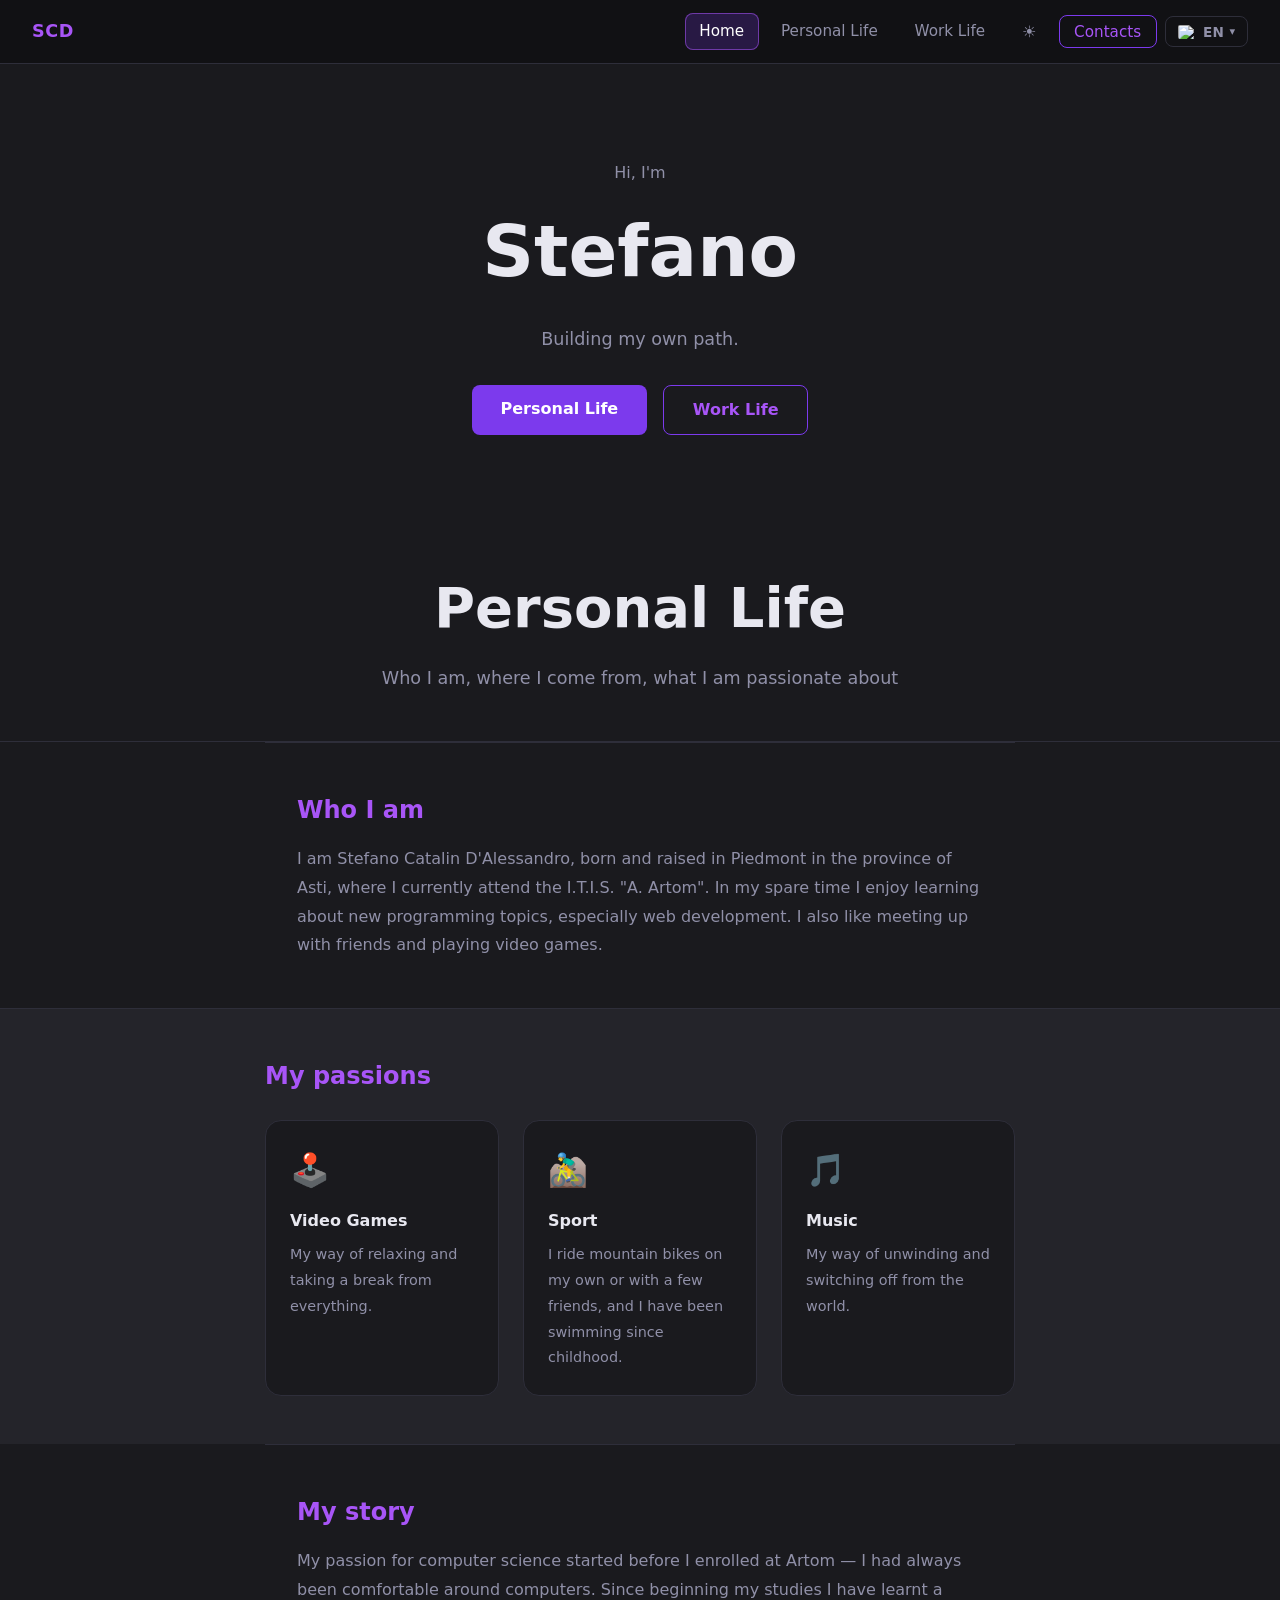
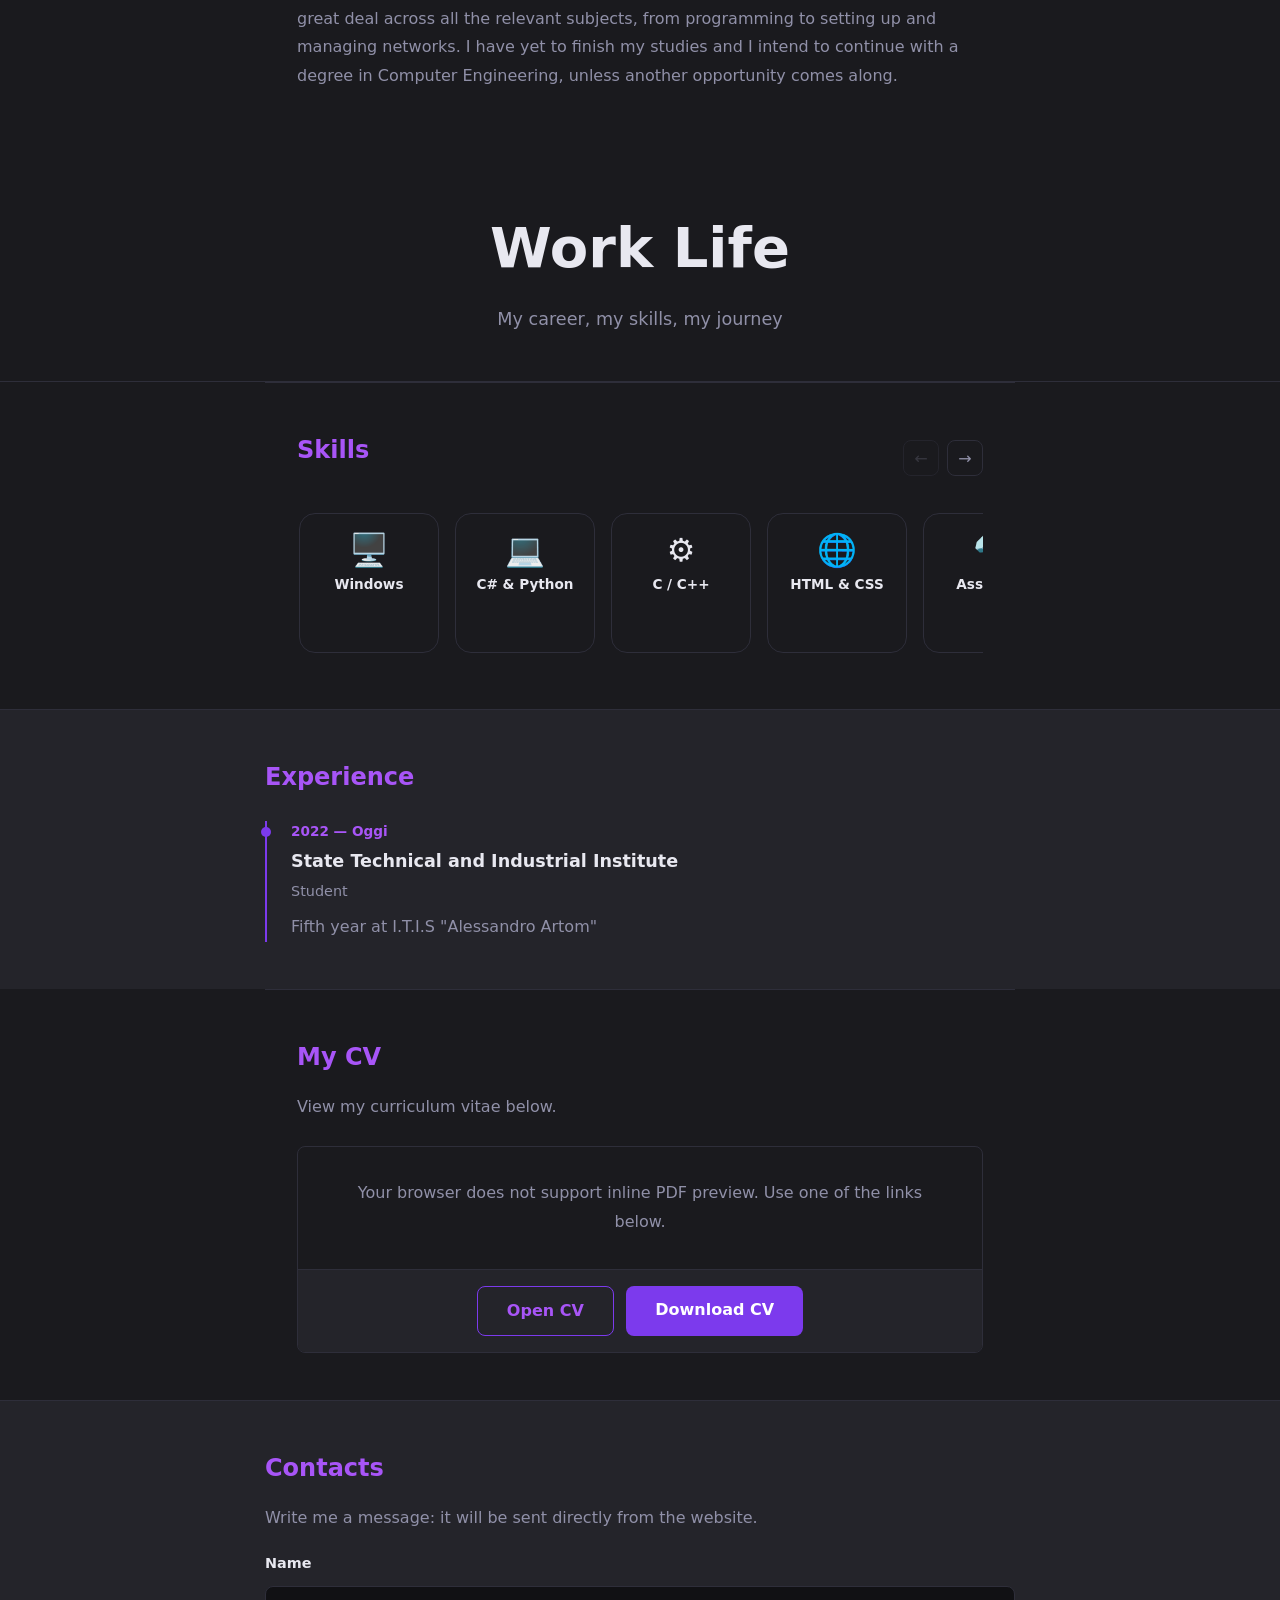
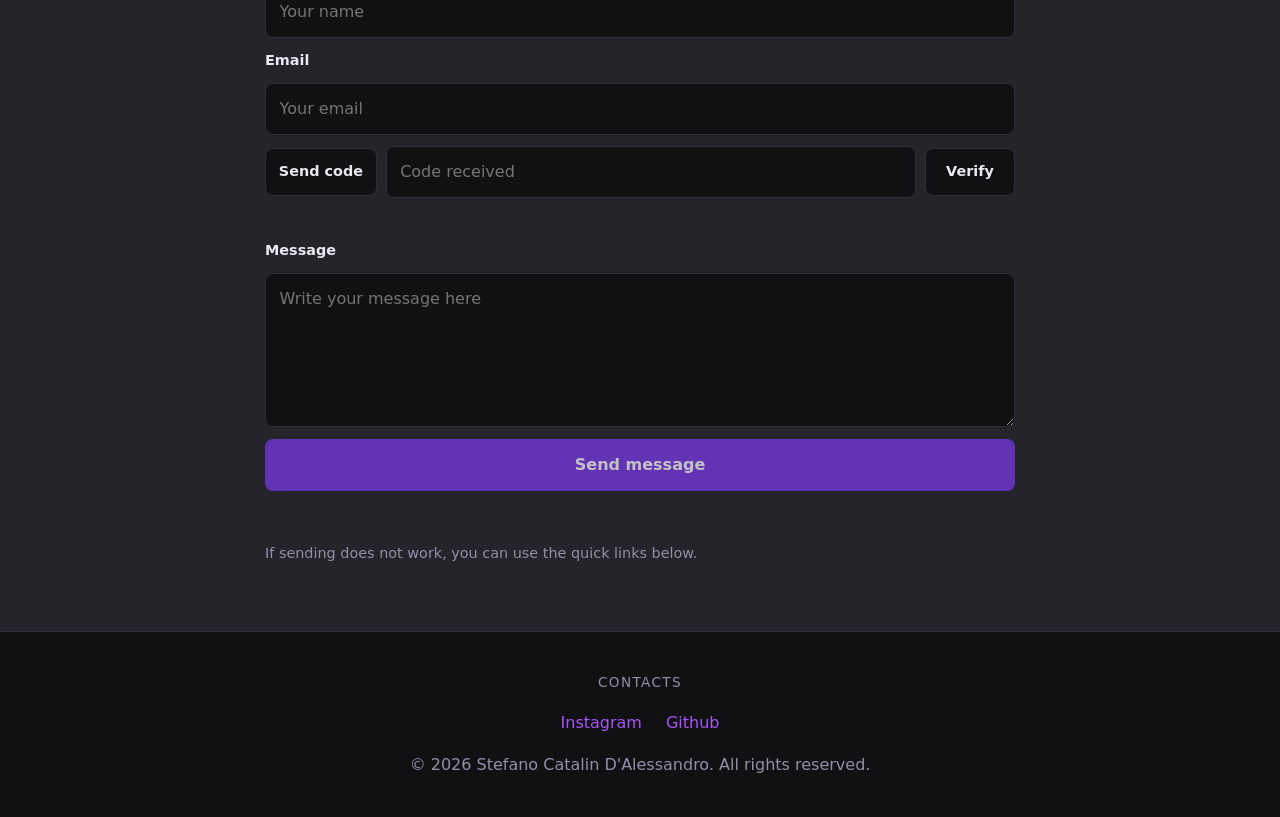
==== index.html @ 82e1f5e5 "update titles to include full name: Stefano Catalin D'Alessandro" ====
<!DOCTYPE html>
<html lang="en">
<head>
  <meta charset="UTF-8" />
  <meta name="viewport" content="width=device-width, initial-scale=1.0" />
  <title>Stefano Catalin D'Alessandro | Sito personale</title>
  <meta name="description" content="Sito personale di Stefano Catalin D'Alessandro: vita personale, percorso informatico, competenze e curriculum vitae." />
  <meta name="author" content="Stefano Catalin D'Alessandro" />
  <meta name="robots" content="index, follow" />
  <meta property="og:type" content="website" />
  <meta property="og:site_name" content="Stefano D'Alessandro" />
  <meta property="og:title" content="Stefano D'Alessandro | Sito personale e curriculum" />
  <meta property="og:description" content="Scopri chi sono, le mie passioni, il mio percorso informatico e il mio curriculum vitae." />
  <meta property="og:image" content="assets/images/og-preview.svg" />
  <meta property="og:locale" content="it_IT" />
  <meta name="twitter:card" content="summary_large_image" />
  <meta name="twitter:title" content="Stefano D'Alessandro | Sito personale e curriculum" />
  <meta name="twitter:description" content="Vita personale, percorso informatico, competenze e curriculum vitae." />
  <meta name="twitter:image" content="assets/images/og-preview.svg" />
  <script>
    document.documentElement.dataset.theme =
      localStorage.getItem('theme') === 'light' ? 'light' : 'dark';
  </script>
  <link rel="icon" href="assets/favicon.svg" type="image/svg+xml" />
  <link rel="stylesheet" href="css/style.css" />
</head>

<body class="page-home">

  <!-- ── HERO ── -->
  <section class="hero" id="home-section">
    <p class="hero-sub" data-i18n="home.greeting"></p>
    <h1 class="hero-name" data-i18n="home.name"></h1>
    <p class="hero-role" data-i18n="home.role"></p>
    <div class="hero-actions">
      <a href="#personal-section" class="btn-primary" data-i18n="home.btn_personal"></a>
      <a href="#work-section" class="btn-secondary" data-i18n="home.btn_work"></a>
    </div>
  </section>

  <!-- ── ANTEPRIMA PERSONALE ── -->
  <section
    class="page-fragment"
    id="personal-section" 
    data-fragment-url="vita-personale.html"
    data-fragment-source="personal-section-source">
  </section>

  <!-- ── ANTEPRIMA LAVORATIVA ── -->
  <section
    class="page-fragment"
    id="work-section"
    data-fragment-url="vita-lavorativa.html"
    data-fragment-source="work-section-source">
  </section>

  <!-- ── FOOTER CONTATTI ── -->
  <footer class="footer" id="contatti">
    <p class="footer-label" data-i18n="footer.title"></p>
    <div class="footer-links">
      <a href="https://www.instagram.com/ste_catalin_/" target="_blank" rel="noopener noreferrer" data-i18n="footer.instagram"></a>
      <a href="https://github.com/StefaDale" target="_blank" rel="noopener noreferrer" data-i18n="footer.github"></a>
    </div>
    <p class="footer-copy" data-i18n="footer.copyright"></p>
  </footer>

  <!-- ── MODAL CONTATTI ── -->
  <div class="modal-overlay" id="modal-contatti" aria-hidden="true">
    <div class="modal-box" role="dialog" aria-modal="true" aria-labelledby="modal-title" aria-describedby="modal-intro" tabindex="-1">
      <button class="modal-close" id="btn-close-modal" type="button" data-i18n-aria-label="modal.close">✕</button>
      <h2 id="modal-title" data-i18n="modal.title"></h2>
      <p class="modal-intro" id="modal-intro" data-i18n="modal.intro"></p>
      <form class="contact-form" id="contact-form">
        <label for="contact-name" data-i18n="modal.name_label"></label>
        <input id="contact-name" name="name" type="text" autocomplete="name" data-i18n-placeholder="modal.name_placeholder" required>

        <label for="contact-email" data-i18n="modal.email_label"></label>
        <input id="contact-email" name="email" type="email" autocomplete="email" data-i18n-placeholder="modal.email_placeholder" required>
        <div class="email-verification">
          <button class="email-verify-send" id="email-verify-send" type="button" data-i18n="modal.verify_send"></button>
          <label class="sr-only" for="email-code" data-i18n="modal.code_label"></label>
          <input id="email-code" name="email_code" type="text" inputmode="numeric" autocomplete="one-time-code" data-i18n-placeholder="modal.code_placeholder" aria-describedby="email-verification-status">
          <button class="email-verify-check" id="email-verify-check" type="button" data-i18n="modal.verify_check"></button>
        </div>
        <p class="email-verification-status" id="email-verification-status" role="status" aria-live="polite"></p>

        <label for="contact-message" data-i18n="modal.message_label"></label>
        <textarea id="contact-message" name="message" rows="5" data-i18n-placeholder="modal.message_placeholder" required></textarea>

        <button class="contact-submit" type="submit" data-i18n="modal.submit"></button>
      </form>
      <p class="contact-form-status" id="contact-form-status" role="status" aria-live="polite"></p>
      <p class="contact-form-hint" data-i18n="modal.mail_hint"></p>
      <ul class="modal-list">
        <li>📸 <a href="https://www.instagram.com/ste_catalin_/" target="_blank" rel="noopener noreferrer" data-i18n="footer.instagram"></a></li>
        <li>💻 <a href="https://github.com/StefaDale" target="_blank" rel="noopener noreferrer" data-i18n="footer.github"></a></li>
      </ul>
    </div>
  </div>

  <script src="https://cdn.jsdelivr.net/npm/@emailjs/browser@4/dist/email.min.js"></script>
  <script src="js/i18n.js"></script>
  <script src="js/main.js"></script>
</body>
</html>
---- css/style.css ----
/* ── VARIABILI GLOBALI ── */
:root {
  --bg:        #1a1a1e;      /* sfondo principale */
  --bg-card:   #24242a;      /* sfondo card/sezioni */
  --bg-nav:    #111114;      /* sfondo navbar */
  --accent:    #7c3aed;      /* viola accent */
  --accent-hl: #a855f7;      /* viola più chiaro per hover */
  --text:      #e8e8f0;      /* testo principale */
  --text-muted:#9090a8;      /* testo secondario */
  --border:    #2e2e3a;      /* bordi sottili */
  --radius:    8px;
  --transition:0.25s ease;
}

:root[data-theme="light"] {
  --bg:        #f6f4fb;
  --bg-card:   #ffffff;
  --bg-nav:    #f7ebed;
  --accent:    #6d28d9;
  --accent-hl: #7c3aed;
  --text:      #201a2e;
  --text-muted:#625a78;
  --border:    #d8d2e8;
}

/* ── RESET BASE ── */
*, *::before, *::after {
  box-sizing: border-box;
  margin: 0;
  padding: 0;
}

html {
  scroll-behavior: smooth;
}

.page-fragment,
#home-section,
#contatti {
  scroll-margin-top: 72px;
}

body {
  background-color: var(--bg);
  color: var(--text);
  font-family: 'Segoe UI', system-ui, sans-serif;
  font-size: 16px;
  line-height: 1.6;
  min-height: 100vh;
}

a {
  color: var(--accent-hl);
  text-decoration: none;
  transition: color var(--transition);
}

a:hover {
  color: var(--accent);
}

img {
  max-width: 100%;
  display: block;
}

.sr-only {
  position: absolute;
  width: 1px;
  height: 1px;
  padding: 0;
  margin: -1px;
  overflow: hidden;
  clip: rect(0, 0, 0, 0);
  white-space: nowrap;
  border: 0;
}

/* ── REVEAL ANIMATIONS ── */
.reveal {
  opacity: 0;
  transform: translateY(28px);
  transition:
    opacity 0.8s cubic-bezier(0.22, 1, 0.36, 1),
    transform 0.8s cubic-bezier(0.22, 1, 0.36, 1);
  transition-delay: var(--reveal-delay, 0ms);
  will-change: opacity, transform;
}

.reveal.is-visible {
  opacity: 1;
  transform: translateY(0);
}

@media (prefers-reduced-motion: reduce) {
  html {
    scroll-behavior: auto;
  }

  .reveal {
    opacity: 1;
    transform: none;
    transition: none;
    transition-delay: 0ms;
    will-change: auto;
  }
}

/* ── NAVBAR ── */
.navbar {
  position: sticky;
  top: 0;
  z-index: 100;
  background-color: var(--bg-nav);
  border-bottom: 1px solid var(--border);
  display: flex;
  align-items: center;
  justify-content: space-between;
  padding: 0 2rem;
  height: 64px;
}

.nav-brand {
  font-size: 1.1rem;
  font-weight: 700;
  color: var(--accent-hl);
  letter-spacing: 0.03em;
}

.nav-links {
  display: flex;
  align-items: center;
  gap: 0.5rem;
}

.nav-btn {
  background: none;
  border: none;
  color: var(--text-muted);
  font-size: 0.95rem;
  padding: 0.4rem 0.9rem;
  border-radius: var(--radius);
  cursor: pointer;
  transition: color var(--transition), background var(--transition);
  font-family: inherit;
}

.nav-btn:hover {
  color: var(--text);
  background-color: var(--bg-card);
}

.nav-btn.active {
  color: #fff;
  background-color: rgba(124, 58, 237, 0.22);
  box-shadow: inset 0 0 0 1px rgba(168, 85, 247, 0.55);
}

.nav-btn.accent {
  color: var(--accent-hl);
  border: 1px solid var(--accent);
}

.nav-btn.accent:hover {
  background-color: var(--accent);
  color: #fff;
}

.theme-toggle {
  min-width: 42px;
  display: inline-flex;
  align-items: center;
  justify-content: center;
  font-size: 1rem;
}

.lang-btn {
  font-weight: 700;
  font-size: 0.85rem;
  color: var(--text-muted);
  border: 1px solid var(--border) !important;
}

/* ── HERO ── */
.hero {
  text-align: center;
  padding: 6rem 2rem 4rem;
}

.hero-sub {
  color: var(--text-muted);
  font-size: 1rem;
  margin-bottom: 0.5rem;
}

.hero-name {
  font-size: clamp(2.5rem, 6vw, 4.5rem);
  font-weight: 800;
  color: var(--text);
  margin-bottom: 1rem;
}

.hero-role {
  color: var(--text-muted);
  font-size: 1.1rem;
  max-width: 500px;
  margin: 0 auto 2rem;
}

.hero-actions {
  display: flex;
  gap: 1rem;
  justify-content: center;
  flex-wrap: wrap;
}

.btn-primary {
  background-color: var(--accent);
  color: #fff;
  padding: 0.7rem 1.8rem;
  border-radius: var(--radius);
  font-weight: 600;
  transition: background var(--transition);
}

.btn-primary:hover {
  background-color: var(--accent-hl);
  color: #fff;
}

.btn-secondary {
  border: 1px solid var(--accent);
  color: var(--accent-hl);
  padding: 0.7rem 1.8rem;
  border-radius: var(--radius);
  font-weight: 600;
  transition: background var(--transition), color var(--transition);
}

.btn-secondary:hover {
  background-color: var(--accent);
  color: #fff;
}

/* ── SEZIONI ANTEPRIMA ── */
.preview-section {
  max-width: 700px;
  margin: 0 auto;
  padding: 3rem 2rem;
  border-top: 1px solid var(--border);
}

.preview-section.alt {
  background-color: var(--bg-card);
  max-width: 100%;
  padding: 3rem calc(50% - 350px);
}

.preview-section h2 {
  font-size: 1.6rem;
  margin-bottom: 1rem;
  color: var(--text);
}

.preview-section p {
  color: var(--text-muted);
  margin-bottom: 1rem;
}

.link-more {
  color: var(--accent-hl);
  font-weight: 600;
}

/* ── FOOTER ── */
.footer {
  background-color: var(--bg-nav);
  border-top: 1px solid var(--border);
  text-align: center;
  padding: 2.5rem 2rem;
}

.footer-label {
  font-size: 0.85rem;
  text-transform: uppercase;
  letter-spacing: 0.1em;
  color: var(--text-muted);
  margin-bottom: 1rem;
}

.footer-links {
  display: flex;
  justify-content: center;
  gap: 1.5rem;
  flex-wrap: wrap;
  margin-bottom: 1rem;
}

.footer-copy {
  font-size: 1rem;
  color: var(--text-muted);
}

/* ── MODAL ── */
.modal-overlay {
  display: none;
  position: fixed;
  inset: 0;
  background: rgba(0,0,0,0.7);
  z-index: 200;
  align-items: center;
  justify-content: center;
}

.modal-overlay.open {
  display: flex;
}

.modal-box {
  background: var(--bg-card);
  border: 1px solid var(--border);
  border-radius: calc(var(--radius) * 2);
  padding: 2.5rem;
  min-width: 320px;
  max-width: 520px;
  max-height: calc(100vh - 2rem);
  overflow-y: auto;
  position: relative;
}

.modal-box h2 {
  margin-bottom: 1.5rem;
  color: var(--accent-hl);
}

.modal-close {
  position: absolute;
  top: 1rem;
  right: 1rem;
  background: none;
  border: none;
  color: var(--text-muted);
  font-size: 1.2rem;
  cursor: pointer;
  transition: color var(--transition);
}

.modal-close:hover {
  color: var(--text);
}

.modal-list {
  list-style: none;
  display: flex;
  flex-direction: column;
  gap: 0.8rem;
}

.modal-list a {
  color: var(--text);
}

.modal-list a:hover {
  color: var(--accent-hl);
}

.modal-intro {
  color: var(--text-muted);
  line-height: 1.6;
  margin-bottom: 1.25rem;
}

.contact-form {
  display: grid;
  gap: 0.7rem;
  margin-bottom: 1rem;
}

.contact-form label {
  color: var(--text);
  font-size: 0.9rem;
  font-weight: 600;
}

.contact-form input,
.contact-form textarea {
  width: 100%;
  border: 1px solid var(--border);
  border-radius: var(--radius);
  background: var(--bg-nav);
  color: var(--text);
  font: inherit;
  padding: 0.75rem 0.85rem;
  transition: border-color var(--transition), box-shadow var(--transition);
}

.contact-form textarea {
  resize: vertical;
  min-height: 120px;
}

.contact-form input:focus,
.contact-form textarea:focus {
  outline: none;
  border-color: var(--accent);
  box-shadow: 0 0 0 3px rgba(124, 58, 237, 0.18);
}

.email-verification {
  display: grid;
  grid-template-columns: minmax(110px, auto) minmax(120px, 1fr) minmax(90px, auto);
  gap: 0.55rem;
  align-items: center;
}

.email-verify-send,
.email-verify-check {
  border: 1px solid var(--border);
  border-radius: var(--radius);
  background: var(--bg-nav);
  color: var(--text);
  cursor: pointer;
  font: inherit;
  font-size: 0.9rem;
  font-weight: 700;
  padding: 0.72rem 0.8rem;
  transition: border-color var(--transition), color var(--transition), background var(--transition);
}

.email-verify-send:hover,
.email-verify-check:hover {
  border-color: var(--accent);
  color: var(--accent-hl);
}

.email-verify-send:disabled,
.email-verify-check:disabled {
  cursor: default;
  opacity: 0.7;
}

.email-verify-send.is-loading,
.email-verify-check.is-loading,
.contact-submit.is-loading {
  cursor: default;
}

.email-verification-status {
  min-height: 1.2rem;
  color: var(--text-muted);
  font-size: 0.85rem;
  line-height: 1.45;
}

.email-verification-status.success {
  color: #34d399;
}

.email-verification-status.error {
  color: #f87171;
}

.contact-submit {
  width: 100%;
  border: none;
  border-radius: var(--radius);
  background: var(--accent);
  color: #fff;
  cursor: pointer;
  font: inherit;
  font-weight: 700;
  padding: 0.85rem 1rem;
  transition: background var(--transition), transform var(--transition);
}

.contact-submit:hover {
  background: var(--accent-hl);
  transform: translateY(-1px);
}

.contact-submit:disabled {
  cursor: default;
  opacity: 0.72;
  transform: none;
}

.contact-form-status {
  min-height: 1.35rem;
  font-size: 0.9rem;
  line-height: 1.5;
  margin-bottom: 0.75rem;
}

.contact-form-status.success {
  color: #34d399;
}

.contact-form-status.error {
  color: #f87171;
}

.contact-form-hint {
  color: var(--text-muted);
  font-size: 0.9rem;
  line-height: 1.5;
  margin-bottom: 1rem;
}

/* ── PAGE HERO ── */
.page-hero {
  text-align: center;
  padding: 4rem 2rem 3rem;
  border-bottom: 1px solid var(--border);
}

.page-hero h1 {
  font-size: clamp(2rem, 5vw, 3.5rem);
  font-weight: 800;
  margin-bottom: 0.75rem;
}

.page-hero p {
  color: var(--text-muted);
  font-size: 1.1rem;
}

/* ── CONTENT SECTIONS ── */
.content-section {
  max-width: 750px;
  margin: 0 auto;
  padding: 3rem 2rem;
  border-top: 1px solid var(--border);
}

.content-section.alt {
  background-color: var(--bg-card);
  max-width: 100%;
  padding: 3rem calc(50% - 375px);
}

.content-section h2 {
  font-size: 1.5rem;
  font-weight: 700;
  margin-bottom: 1rem;
  color: var(--accent-hl);
}

.content-section p {
  color: var(--text-muted);
  line-height: 1.8;
}

/* ── CARDS ── */
.cards-grid {
  display: grid;
  grid-template-columns: repeat(auto-fit, minmax(200px, 1fr));
  gap: 1.5rem;
  margin-top: 1.5rem;
}

.card {
  background-color: var(--bg);
  border: 1px solid var(--border);
  border-radius: calc(var(--radius) * 2);
  padding: 1.5rem;
  transition: border-color var(--transition), transform var(--transition), box-shadow var(--transition);
}

.card:hover {
  border-color: var(--accent);
  transform: translateY(-3px);
  box-shadow: 0 0 0 1px var(--accent), 0 8px 24px rgba(124, 58, 237, 0.2);
}

.card-icon {
  font-size: 2rem;
  display: block;
  margin-bottom: 0.75rem;
}

.card h3 {
  font-size: 1rem;
  font-weight: 700;
  margin-bottom: 0.5rem;
}

.card p {
  font-size: 0.9rem;
  color: var(--text-muted);
}

/* ── SKILLS ── */
.skills-grid {
  display: flex;
  flex-wrap: wrap;
  gap: 0.75rem;
  margin-top: 1rem;
}

.skill-tag {
  background-color: var(--bg-card);
  border: 1px solid var(--accent);
  color: var(--accent-hl);
  padding: 0.35rem 0.9rem;
  border-radius: 999px;
  font-size: 0.9rem;
  font-weight: 500;
}

/* ── SKILL CARDS (scroll orizzontale + expand on hover) ── */
.skills-header {
  display: flex;
  align-items: center;
  justify-content: space-between;
  margin-bottom: 0;
}

.skills-nav {
  display: flex;
  gap: 0.5rem;
}

.skills-nav-btn {
  background: none;
  border: 1px solid var(--border);
  color: var(--text-muted);
  width: 36px;
  height: 36px;
  border-radius: var(--radius);
  font-size: 1rem;
  cursor: pointer;
  display: flex;
  align-items: center;
  justify-content: center;
  transition: border-color var(--transition), color var(--transition), background var(--transition);
  font-family: inherit;
}

.skills-nav-btn:hover {
  border-color: var(--accent);
  color: var(--accent-hl);
  background-color: rgba(124, 58, 237, 0.1);
}

.skills-nav-btn:disabled {
  border-color: var(--border);
  color: rgba(144, 144, 168, 0.45);
  background-color: transparent;
  cursor: default;
  opacity: 0.55;
  pointer-events: none;
}

.skills-scroll-wrapper {
  overflow-x: auto;
  margin-top: 1.5rem;
  padding-bottom: 0.25rem;
  /* nasconde la scrollbar */
  scrollbar-width: none;
}

.skills-scroll-wrapper::-webkit-scrollbar {
  display: none;
}

.skills-scroll {
  display: flex;
  gap: 1rem;
  width: max-content;
  padding: 0.25rem 0.1rem 0.25rem;
}

.skill-card {
  width: 140px;
  min-height: 140px;
  background-color: var(--bg);
  border: 1px solid var(--border);
  border-radius: 16px;
  padding: 1.25rem 1rem;
  display: flex;
  flex-direction: column;
  align-items: center;
  gap: 0.6rem;
  cursor: default;
  transition:
    min-height 0.6s cubic-bezier(0.25, 1, 0.5, 1),
    border-color 0.50s ease,
    box-shadow 0.6s ease;
  overflow: hidden;
  flex-shrink: 0;
}

.skill-card:hover {
  border-color: var(--accent);
  box-shadow: 0 0 0 1px var(--accent), 0 8px 24px rgba(124, 58, 237, 0.2);
}

.skill-card-icon {
  font-size: 2rem;
  line-height: 1;
  flex-shrink: 0;
}

.skill-card-name {
  font-size: 0.85rem;
  font-weight: 700;
  color: var(--text);
  text-align: center;
  line-height: 1.3;
}

.skill-card-desc {
  font-size: 0.8rem;
  color: var(--text-muted);
  text-align: center;
  line-height: 1.5;
  max-height: 0;
  opacity: 0;
  overflow: hidden;
  transition: /* Durata Transizione Espanzione Schede */
    max-height 1s cubic-bezier(0.25, 1, 0.5, 1),
    opacity 0.5s ease 0.1s;
}

.skill-card:hover .skill-card-desc {
  max-height: 120px;
  opacity: 1;
}

/* ── TIMELINE ── */
.timeline {
  display: flex;
  flex-direction: column;
  gap: 2rem;
  margin-top: 1.5rem;
}

.timeline-item {
  border-left: 2px solid var(--accent);
  padding-left: 1.5rem;
  position: relative;
}

.timeline-item::before {
  content: '';
  position: absolute;
  left: -6px;
  top: 6px;
  width: 10px;
  height: 10px;
  border-radius: 50%;
  background-color: var(--accent);
}

.timeline-date {
  font-size: 0.85rem;
  color: var(--accent-hl);
  font-weight: 600;
  display: block;
  margin-bottom: 0.25rem;
}

.timeline-item h3 {
  font-size: 1.1rem;
  font-weight: 700;
  margin-bottom: 0.25rem;
}

.timeline-role {
  font-size: 0.9rem;
  color: var(--text-muted);
  margin-bottom: 0.5rem;
}

/* ── CV VIEWER ── */
.cv-wrapper {
  margin-top: 1.5rem;
  border: 1px solid var(--border);
  border-radius: var(--radius);
  overflow: hidden;
}

.cv-frame {
  width: 100%;
  height: 700px;
  border: none;
  display: block;
}

.cv-fallback {
  display: none;
  text-align: center;
  padding: 2rem;
  color: var(--text-muted);
}

.cv-fallback.show {
  display: block;
}

.cv-wrapper.cv-no-preview .cv-frame {
  display: none;
}

.cv-actions {
  display: flex;
  justify-content: center;
  gap: 0.8rem;
  padding: 1rem;
  border-top: 1px solid var(--border);
  background-color: var(--bg-card);
  flex-wrap: wrap;
}
/* ── LANGUAGE DROPDOWN ── */
.lang-dropdown {
  position: relative;
}

.lang-btn {
  display: flex;
  align-items: center;
  gap: 0.35rem;
  font-weight: 700;
  font-size: 0.85rem;
  color: var(--text-muted);
  border: 1px solid var(--border) !important;
  padding: 0.4rem 0.75rem;
}

.lang-arrow {
  font-size: 0.7rem;
  transition: transform var(--transition);
  display: inline-block;
}

.lang-dropdown.open .lang-arrow {
  transform: rotate(180deg);
}

.lang-menu {
  position: absolute;
  top: calc(100% + 8px);
  right: 0;
  background-color: var(--bg-card);
  border: 1px solid var(--border);
  border-radius: var(--radius);
  list-style: none;
  min-width: 160px;
  overflow: hidden;
  z-index: 300;

  /* stato iniziale: nascosto */
  opacity: 0;
  transform: translateY(-6px);
  pointer-events: none;
  transition:
    opacity 0.2s ease,
    transform 0.2s ease;
}

.lang-menu-divider {
  border-top: 1px solid var(--border);
  list-style: none;
}

.lang-view-all {
  width: 100%;
  border: none;
  background: transparent;
  color: var(--accent-hl);
  cursor: pointer;
  font: inherit;
  font-size: 0.9rem;
  font-weight: 700;
  padding: 0.65rem 1rem;
  text-align: left;
  transition: background var(--transition), color var(--transition);
}

.lang-view-all:hover {
  background-color: var(--bg);
  color: var(--text);
}

.lang-dropdown.open .lang-menu {
  opacity: 1;
  transform: translateY(0);
  pointer-events: all;
}

.lang-option {
  padding: 0.6rem 1rem;
  cursor: pointer;
  font-size: 0.9rem;
  color: var(--text-muted);
  transition: background var(--transition), color var(--transition);
  white-space: nowrap;
}

.lang-option:hover {
  background-color: var(--bg);
  color: var(--text);
}

.lang-option.active {
  color: var(--accent-hl);
  font-weight: 600;
}

/* ── FLAG IMAGES ── */
.lang-flag-img {
  width: 20px;
  height: 14px;
  object-fit: cover;
  border-radius: 2px;
  display: inline-block;
  vertical-align: middle;
  flex-shrink: 0;
}

.lang-option {
  display: flex;
  align-items: center;
  gap: 0.5rem;
}
/* ── HAMBURGER BUTTON ── */
.nav-hamburger {
  display: none;
  flex-direction: column;
  justify-content: center;
  gap: 5px;
  background: none;
  border: none;
  cursor: pointer;
  padding: 0.4rem;
  border-radius: var(--radius);
  transition: background var(--transition);
}

.nav-hamburger:hover {
  background-color: var(--bg-card);
}

.nav-hamburger span {
  display: block;
  width: 22px;
  height: 2px;
  background-color: var(--text-muted);
  border-radius: 2px;
  transition: transform 0.3s ease, opacity 0.3s ease, background var(--transition);
}

/* Animazione X quando il menu è aperto */
.nav-hamburger.open span:nth-child(1) {
  transform: translateY(7px) rotate(45deg);
}
.nav-hamburger.open span:nth-child(2) {
  opacity: 0;
  transform: scaleX(0);
}
.nav-hamburger.open span:nth-child(3) {
  transform: translateY(-7px) rotate(-45deg);
}

/* ── MOBILE MENU (drawer) ── */
.nav-mobile-menu {
  display: none;
  position: fixed;
  top: 64px; /* altezza navbar */
  left: 0;
  right: 0;
  background-color: var(--bg-nav);
  border-bottom: 1px solid var(--border);
  flex-direction: column;
  padding: 1rem;
  gap: 0.5rem;
  z-index: 99;

  /* animazione entrata dall'alto */
  transform: translateY(-10px);
  opacity: 0;
  pointer-events: none;
  transition: transform 0.25s ease, opacity 0.25s ease;
}

.nav-mobile-menu.open {
  transform: translateY(0);
  opacity: 1;
  pointer-events: all;
}

.nav-mobile-menu .nav-btn {
  width: 100%;
  text-align: left;
  padding: 0.7rem 1rem;
  font-size: 1rem;
}

.nav-mobile-menu .lang-dropdown {
  width: 100%;
}

.nav-mobile-menu .lang-btn {
  width: 100%;
  justify-content: flex-start;
}

/* ── RESPONSIVE: MOBILE (≤ 768px) ── */
@media (max-width: 768px) {

  /* --- Navbar --- */
  /* Nasconde i link desktop e mostra l'hamburger */
  .nav-links {
    display: none;
  }

  .nav-hamburger {
    display: flex;
  }

  .nav-mobile-menu {
    display: flex;
  }

  /* --- Hero home --- */
  .hero {
    padding: 4rem 1.5rem 3rem;
  }

  /* --- Sezioni anteprima (home) ---
     Il problema: padding: 3rem calc(50% - 350px) su schermi <700px
     dà un valore negativo, strozzando il contenuto.
     Soluzione: padding semplice con margini laterali. */
  .preview-section.alt {
    padding: 2.5rem 1.5rem;
  }

  /* --- Sezioni contenuto (sottopagine) --- */
  .content-section {
    padding: 2.5rem 1.5rem;
  }

  .content-section.alt {
    padding: 2.5rem 1.5rem;
  }

  /* --- Page hero (sottopagine) --- */
  .page-hero {
    padding: 3rem 1.5rem 2rem;
  }

  /* --- Cards passioni: una sola colonna su mobile --- */
  .cards-grid {
    grid-template-columns: 1fr;
  }

  /* --- Skill cards: larghezza leggermente ridotta per stare 2+ in vista --- */
  .skill-card {
    width: 120px;
    min-height: 120px;
  }

  /* --- CV iframe: altezza ridotta, più gestibile su mobile --- */
  .cv-frame {
    height: 400px;
  }

  /* --- Modal: occupa quasi tutto lo schermo su mobile --- */
  .modal-box {
    min-width: unset;
    width: calc(100% - 2rem);
    margin: 0 1rem;
  }

  .email-verification {
    grid-template-columns: 1fr;
  }

  /* --- Footer: gap ridotto tra i link --- */
  .footer-links {
    gap: 1rem;
  }
}

.language-modal-box {
  width: min(560px, calc(100vw - 2rem));
}

.language-search {
  width: 100%;
  border: 1px solid var(--border);
  border-radius: var(--radius);
  background: var(--bg-nav);
  color: var(--text);
  font: inherit;
  margin-bottom: 1rem;
  padding: 0.75rem 0.85rem;
  transition: border-color var(--transition), box-shadow var(--transition);
}

.language-search:focus {
  outline: none;
  border-color: var(--accent);
  box-shadow: 0 0 0 3px rgba(124, 58, 237, 0.18);
}

.language-list {
  display: grid;
  gap: 0.6rem;
  max-height: 340px;
  overflow-y: auto;
  padding-right: 0.35rem;
  scrollbar-color: var(--accent) var(--bg-nav);
  scrollbar-width: thin;
}

.language-list::-webkit-scrollbar {
  width: 8px;
}

.language-list::-webkit-scrollbar-track {
  background: var(--bg-nav);
  border-radius: 999px;
}

.language-list::-webkit-scrollbar-thumb {
  background: var(--accent);
  border-radius: 999px;
}

.language-list::-webkit-scrollbar-thumb:hover {
  background: var(--accent-hl);
}

.language-modal-option {
  align-items: center;
  background: var(--bg-nav);
  border: 1px solid var(--border);
  border-radius: var(--radius);
  color: var(--text);
  cursor: pointer;
  display: flex;
  gap: 0.75rem;
  padding: 0.75rem;
  text-align: left;
  transition: border-color var(--transition), background var(--transition), transform var(--transition);
}

.language-modal-option[hidden] {
  display: none;
}

.language-modal-option:hover {
  border-color: var(--accent);
  background: var(--bg);
  transform: translateY(-1px);
}

.language-modal-option.active {
  border-color: var(--accent-hl);
  box-shadow: 0 0 0 2px rgba(168, 85, 247, 0.18);
}

.language-option-text {
  display: flex;
  flex-direction: column;
  gap: 0.1rem;
}

.language-option-name {
  font-weight: 700;
}

.language-option-meta {
  color: var(--text-muted);
  font-size: 0.85rem;
}

.language-no-results {
  color: var(--text-muted);
  font-size: 0.95rem;
  margin-top: 0.8rem;
}
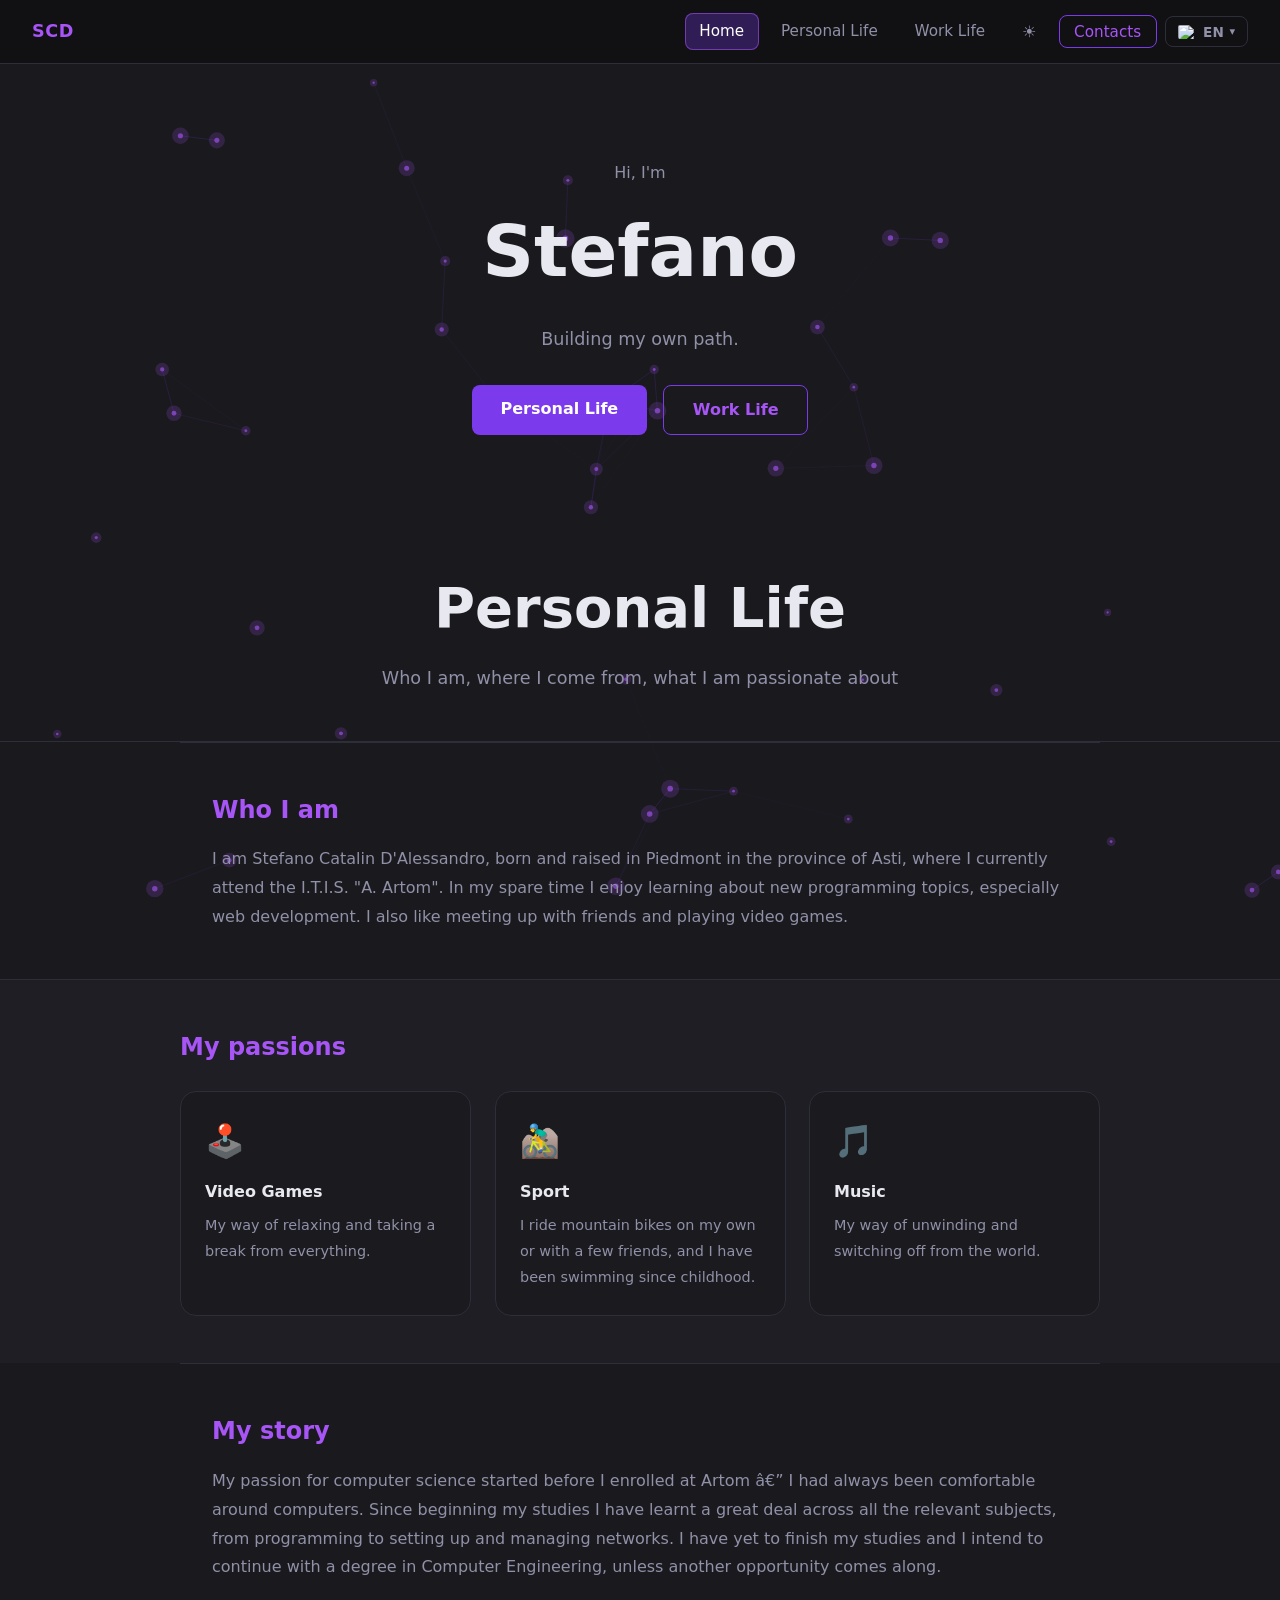
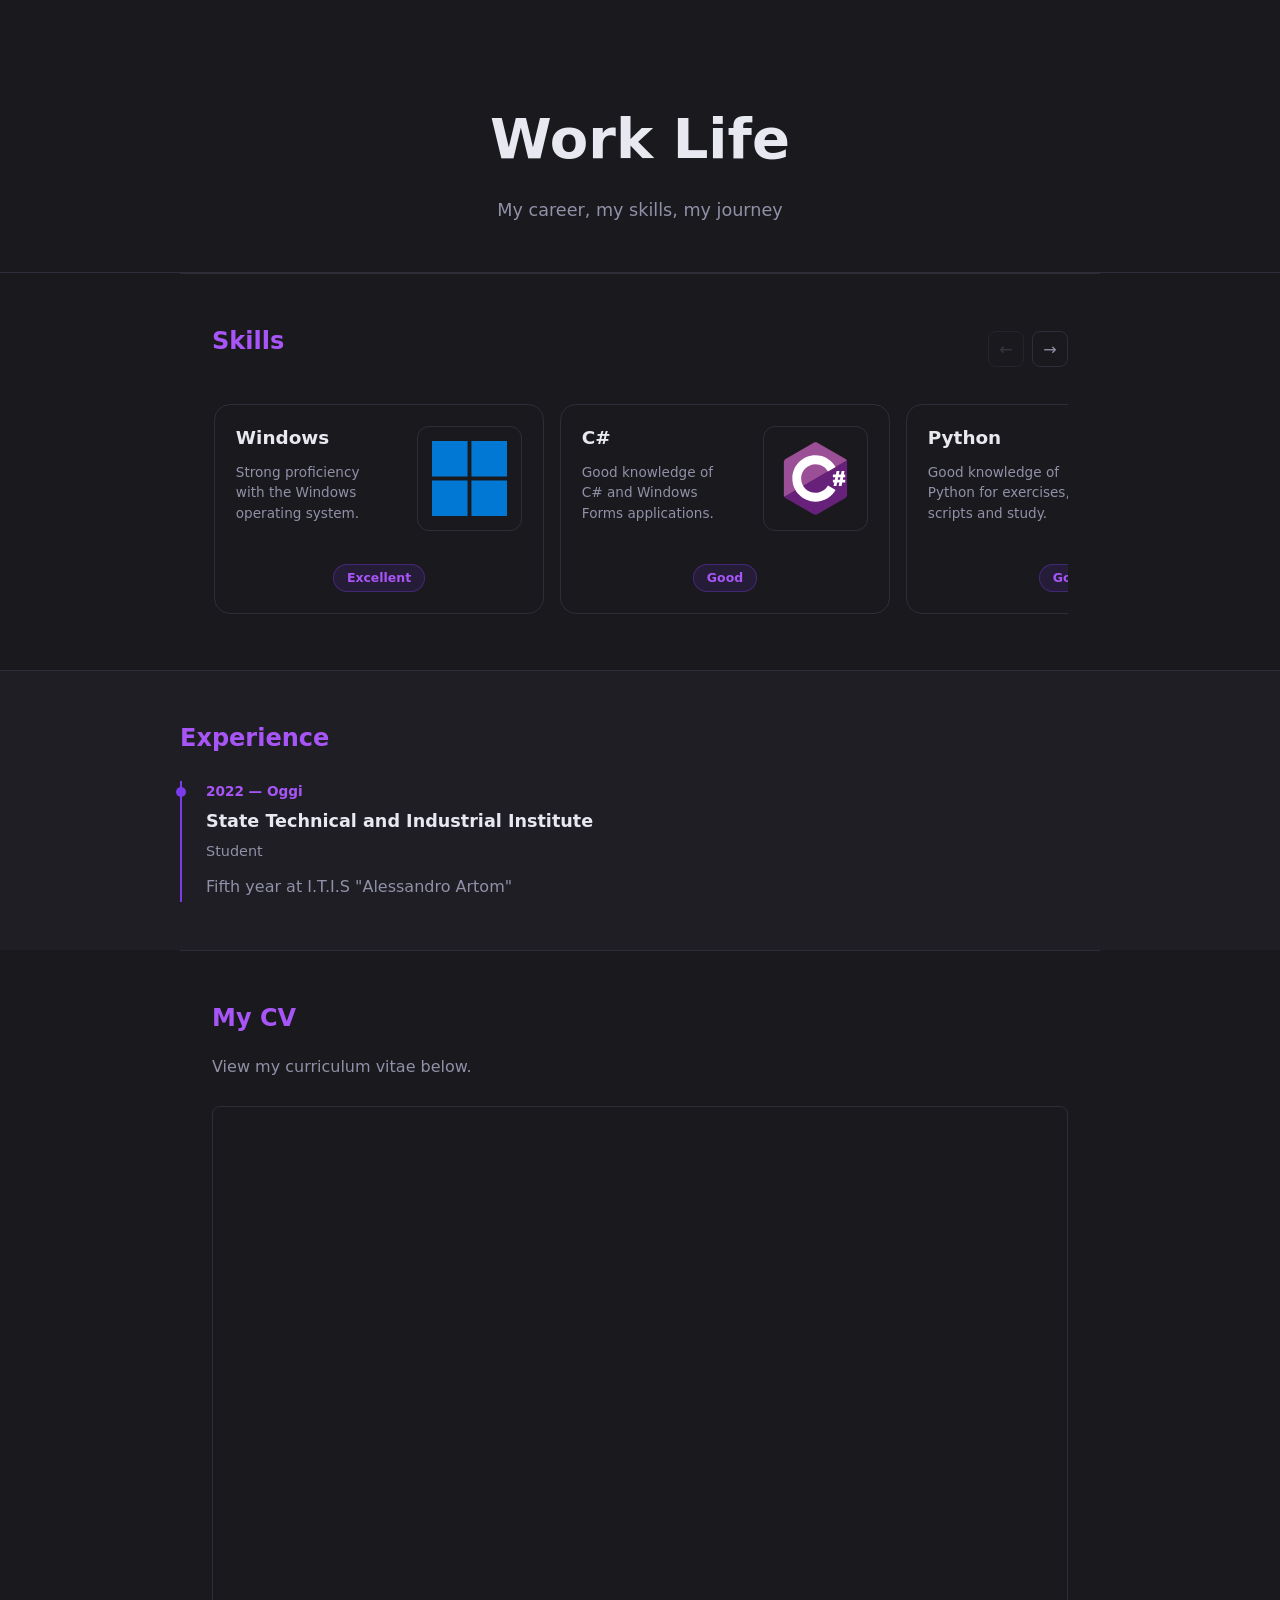
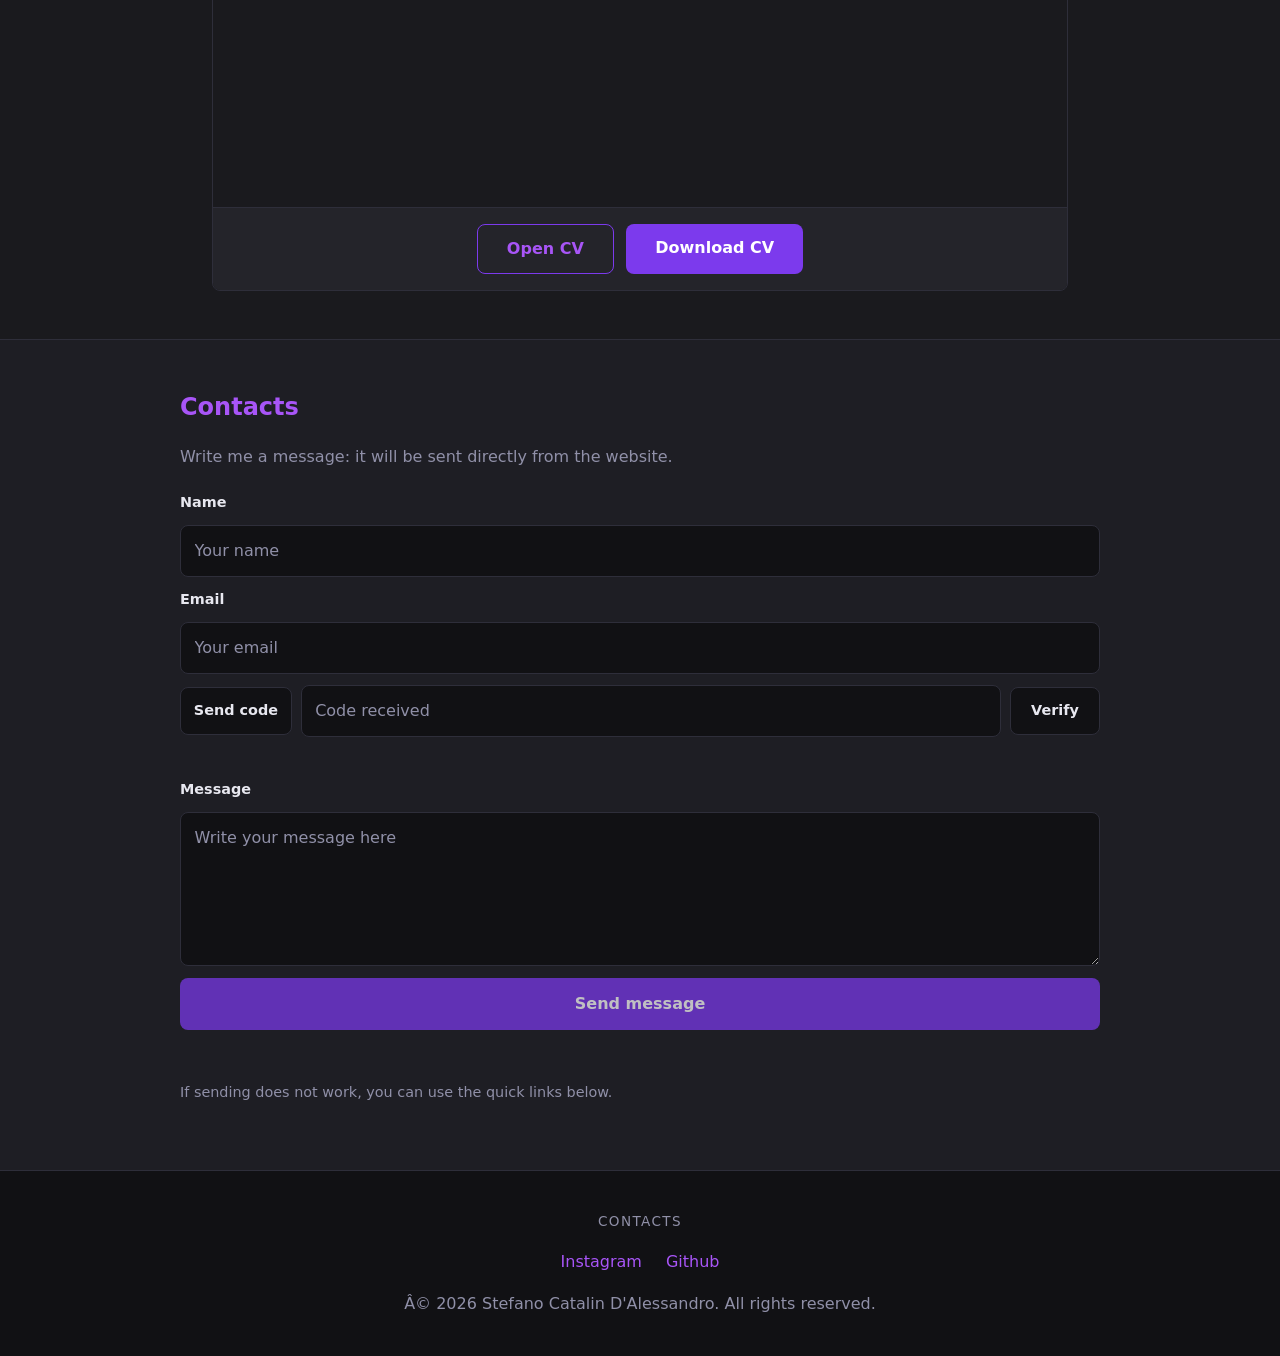
==== commit c5c64aef: "Update" ====
--- a/index.html
+++ b/index.html
@@ -7,15 +7,17 @@
   <meta name="description" content="Sito personale di Stefano Catalin D'Alessandro: vita personale, percorso informatico, competenze e curriculum vitae." />
   <meta name="author" content="Stefano Catalin D'Alessandro" />
   <meta name="robots" content="index, follow" />
+  <link rel="canonical" href="https://stefanocatalin.netlify.app/" />
   <meta property="og:type" content="website" />
-  <meta property="og:site_name" content="Stefano D'Alessandro" />
-  <meta property="og:title" content="Stefano D'Alessandro | Sito personale e curriculum" />
+  <meta property="og:site_name" content="Stefano Catalin D'Alessandro" />
+  <meta property="og:title" content="Stefano Catalin D'Alessandro | Sito personale" />
   <meta property="og:description" content="Scopri chi sono, le mie passioni, il mio percorso informatico e il mio curriculum vitae." />
+  <meta property="og:url" content="https://stefanocatalin.netlify.app/" />
   <meta property="og:image" content="assets/images/og-preview.svg" />
   <meta property="og:locale" content="it_IT" />
   <meta name="twitter:card" content="summary_large_image" />
-  <meta name="twitter:title" content="Stefano D'Alessandro | Sito personale e curriculum" />
-  <meta name="twitter:description" content="Vita personale, percorso informatico, competenze e curriculum vitae." />
+  <meta name="twitter:title" content="Stefano Catalin D'Alessandro | Sito personale" />
+  <meta name="twitter:description" content="Vita personale" />
   <meta name="twitter:image" content="assets/images/og-preview.svg" />
   <script>
     document.documentElement.dataset.theme =
--- a/css/style.css
+++ b/css/style.css
@@ -1,26 +1,47 @@
 /* ── VARIABILI GLOBALI ── */
 :root {
+  --accent:    #7c3aed;      /* viola accent */
+  --accent-hl: #a855f7;      /* viola più chiaro per hover */
   --bg:        #1a1a1e;      /* sfondo principale */
   --bg-card:   #24242a;      /* sfondo card/sezioni */
   --bg-nav:    #111114;      /* sfondo navbar */
-  --accent:    #7c3aed;      /* viola accent */
-  --accent-hl: #a855f7;      /* viola più chiaro per hover */
+  --border:    #2e2e3a;      /* bordi sottili */
+  --text-muted:#9090a8;      /* testo secondario */
   --text:      #e8e8f0;      /* testo principale */
-  --text-muted:#9090a8;      /* testo secondario */
-  --border:    #2e2e3a;      /* bordi sottili */
+  --nav-btn-color: #ffffff;
+  --modal-overlay: rgba(0, 0, 0, 0.7);
+  --modal-bg: var(--bg-card);
+  --modal-text: var(--text);
+  --modal-muted: var(--text-muted);
+  --form-bg: var(--bg-nav);
+  --form-text: var(--text);
+  --form-placeholder: var(--text-muted);
+  --section-surface: rgba(36, 36, 42, 0.58);
+  --card-surface: rgba(26, 26, 30, 0.72);
+  --content-width: 920px;
   --radius:    8px;
   --transition:0.25s ease;
 }
 
 :root[data-theme="light"] {
-  --bg:        #f6f4fb;
-  --bg-card:   #ffffff;
-  --bg-nav:    #f7ebed;
-  --accent:    #6d28d9;
+  --bg:        #cecece7a;
+  --bg-card:   #ffffff7c;
+  --bg-nav:    #ffffff;
+  --nav-btn-color: #000000;
+  --accent:    #3c0496af;
   --accent-hl: #7c3aed;
-  --text:      #201a2e;
-  --text-muted:#625a78;
+  --text:      #2e1a1a;
+  --text-muted:#785a5a;
   --border:    #d8d2e8;
+  --modal-overlay: rgba(20, 20, 24, 0.62);
+  --modal-bg: rgba(255, 255, 255, 0.75);
+  --modal-text: #231f2d;
+  --modal-muted: #6c5966;
+  --form-bg: rgba(255, 255, 255, 0.85);
+  --form-text: #241f2b;
+  --form-placeholder: #76707c;
+  --section-surface: rgba(255, 255, 255, 0.52);
+  --card-surface: rgba(255, 255, 255, 0.68);
 }
 
 /* ── RESET BASE ── */
@@ -47,6 +68,13 @@
   font-size: 16px;
   line-height: 1.6;
   min-height: 100vh;
+}
+
+#live-background {
+  position: fixed;
+  inset: 0;
+  z-index: -1;
+  pointer-events: none;
 }
 
 a {
@@ -151,8 +179,8 @@
 }
 
 .nav-btn.active {
-  color: #fff;
-  background-color: rgba(124, 58, 237, 0.22);
+  color: var(--nav-btn-color);
+  background-color: rgba(124, 58, 237, 0.30);
   box-shadow: inset 0 0 0 1px rgba(168, 85, 247, 0.55);
 }
 
@@ -244,16 +272,16 @@
 
 /* ── SEZIONI ANTEPRIMA ── */
 .preview-section {
-  max-width: 700px;
+  max-width: var(--content-width);
   margin: 0 auto;
   padding: 3rem 2rem;
   border-top: 1px solid var(--border);
 }
 
 .preview-section.alt {
-  background-color: var(--bg-card);
+  background-color: var(--section-surface);
   max-width: 100%;
-  padding: 3rem calc(50% - 350px);
+  padding: 3rem max(2rem, calc((100% - var(--content-width)) / 2));
 }
 
 .preview-section h2 {
@@ -306,7 +334,7 @@
   display: none;
   position: fixed;
   inset: 0;
-  background: rgba(0,0,0,0.7);
+  background: var(--modal-overlay);
   z-index: 200;
   align-items: center;
   justify-content: center;
@@ -317,7 +345,7 @@
 }
 
 .modal-box {
-  background: var(--bg-card);
+  background: var(--modal-bg);
   border: 1px solid var(--border);
   border-radius: calc(var(--radius) * 2);
   padding: 2.5rem;
@@ -326,6 +354,7 @@
   max-height: calc(100vh - 2rem);
   overflow-y: auto;
   position: relative;
+  box-shadow: 0 24px 80px rgba(0, 0, 0, 0.35);
 }
 
 .modal-box h2 {
@@ -339,14 +368,14 @@
   right: 1rem;
   background: none;
   border: none;
-  color: var(--text-muted);
+  color: var(--modal-muted);
   font-size: 1.2rem;
   cursor: pointer;
   transition: color var(--transition);
 }
 
 .modal-close:hover {
-  color: var(--text);
+  color: var(--modal-text);
 }
 
 .modal-list {
@@ -357,7 +386,7 @@
 }
 
 .modal-list a {
-  color: var(--text);
+  color: var(--modal-text);
 }
 
 .modal-list a:hover {
@@ -365,7 +394,7 @@
 }
 
 .modal-intro {
-  color: var(--text-muted);
+  color: var(--modal-muted);
   line-height: 1.6;
   margin-bottom: 1.25rem;
 }
@@ -377,7 +406,7 @@
 }
 
 .contact-form label {
-  color: var(--text);
+  color: var(--modal-text);
   font-size: 0.9rem;
   font-weight: 600;
 }
@@ -387,11 +416,17 @@
   width: 100%;
   border: 1px solid var(--border);
   border-radius: var(--radius);
-  background: var(--bg-nav);
-  color: var(--text);
+  background: var(--form-bg);
+  color: var(--form-text);
   font: inherit;
   padding: 0.75rem 0.85rem;
   transition: border-color var(--transition), box-shadow var(--transition);
+}
+
+.contact-form input::placeholder,
+.contact-form textarea::placeholder {
+  color: var(--form-placeholder);
+  opacity: 1;
 }
 
 .contact-form textarea {
@@ -417,8 +452,8 @@
 .email-verify-check {
   border: 1px solid var(--border);
   border-radius: var(--radius);
-  background: var(--bg-nav);
-  color: var(--text);
+  background: var(--form-bg);
+  color: var(--form-text);
   cursor: pointer;
   font: inherit;
   font-size: 0.9rem;
@@ -447,7 +482,7 @@
 
 .email-verification-status {
   min-height: 1.2rem;
-  color: var(--text-muted);
+  color: var(--modal-muted);
   font-size: 0.85rem;
   line-height: 1.45;
 }
@@ -500,7 +535,7 @@
 }
 
 .contact-form-hint {
-  color: var(--text-muted);
+  color: var(--modal-muted);
   font-size: 0.9rem;
   line-height: 1.5;
   margin-bottom: 1rem;
@@ -526,16 +561,16 @@
 
 /* ── CONTENT SECTIONS ── */
 .content-section {
-  max-width: 750px;
+  max-width: var(--content-width);
   margin: 0 auto;
   padding: 3rem 2rem;
   border-top: 1px solid var(--border);
 }
 
 .content-section.alt {
-  background-color: var(--bg-card);
+  background-color: var(--section-surface);
   max-width: 100%;
-  padding: 3rem calc(50% - 375px);
+  padding: 3rem max(2rem, calc((100% - var(--content-width)) / 2));
 }
 
 .content-section h2 {
@@ -559,7 +594,7 @@
 }
 
 .card {
-  background-color: var(--bg);
+  background-color: var(--card-surface);
   border: 1px solid var(--border);
   border-radius: calc(var(--radius) * 2);
   padding: 1.5rem;
@@ -665,66 +700,113 @@
 
 .skills-scroll {
   display: flex;
+  align-items: flex-start;
   gap: 1rem;
   width: max-content;
   padding: 0.25rem 0.1rem 0.25rem;
 }
 
 .skill-card {
-  width: 140px;
-  min-height: 140px;
+  width: 330px;
+  height: 210px;
   background-color: var(--bg);
   border: 1px solid var(--border);
   border-radius: 16px;
-  padding: 1.25rem 1rem;
-  display: flex;
-  flex-direction: column;
-  align-items: center;
-  gap: 0.6rem;
+  padding: 1.3rem;
+  display: grid;
+  grid-template-columns: minmax(0, 1fr) 7.2rem;
+  grid-template-rows: auto 1fr auto;
+  grid-template-areas:
+    "name icon"
+    "desc icon"
+    "level level";
+  column-gap: 1.15rem;
+  row-gap: 0.75rem;
+  align-items: start;
   cursor: default;
   transition:
-    min-height 0.6s cubic-bezier(0.25, 1, 0.5, 1),
     border-color 0.50s ease,
     box-shadow 0.6s ease;
-  overflow: hidden;
+  overflow-x: hidden;
+  overflow-y: auto;
+  scrollbar-width: thin;
+  scrollbar-color: var(--accent) transparent;
   flex-shrink: 0;
 }
 
-.skill-card:hover {
+.skill-card::-webkit-scrollbar {
+  width: 6px;
+}
+
+.skill-card::-webkit-scrollbar-thumb {
+  background-color: var(--accent);
+  border-radius: 999px;
+}
+
+.skill-card:hover,
+.skill-card:focus-visible,
+.skill-card.is-open {
   border-color: var(--accent);
   box-shadow: 0 0 0 1px var(--accent), 0 8px 24px rgba(124, 58, 237, 0.2);
 }
 
+.skill-card:focus-visible {
+  outline: 2px solid var(--accent-hl);
+  outline-offset: 3px;
+}
+
 .skill-card-icon {
-  font-size: 2rem;
-  line-height: 1;
-  flex-shrink: 0;
+  grid-area: icon;
+  width: 6.6rem;
+  height: 6.6rem;
+  border: 1px solid var(--border);
+  border-radius: calc(var(--radius) * 1.5);
+  display: grid;
+  place-items: center;
+  color: var(--accent-hl);
+  justify-self: end;
+}
+
+.skill-card-icon img {
+  width: 4.7rem;
+  height: 4.7rem;
+  display: block;
+  object-fit: contain;
 }
 
 .skill-card-name {
-  font-size: 0.85rem;
+  grid-area: name;
+  font-size: 1.15rem;
   font-weight: 700;
   color: var(--text);
+  text-align: left;
+  line-height: 1.3;
+}
+
+.skill-card-level {
+  grid-area: level;
+  border: 1px solid rgba(124, 58, 237, 0.35);
+  border-radius: 999px;
+  background: rgba(124, 58, 237, 0.12);
+  color: var(--accent-hl);
+  font-size: 0.78rem;
+  font-weight: 800;
+  line-height: 1;
+  padding: 0.42rem 0.8rem;
   text-align: center;
-  line-height: 1.3;
+  justify-self: center;
+  align-self: end;
 }
 
 .skill-card-desc {
-  font-size: 0.8rem;
-  color: var(--text-muted);
-  text-align: center;
+  grid-area: desc;
+  font-size: 0.85rem;
+  color: var(--text-muted);
+  text-align: left;
   line-height: 1.5;
-  max-height: 0;
-  opacity: 0;
-  overflow: hidden;
-  transition: /* Durata Transizione Espanzione Schede */
-    max-height 1s cubic-bezier(0.25, 1, 0.5, 1),
-    opacity 0.5s ease 0.1s;
-}
-
-.skill-card:hover .skill-card-desc {
-  max-height: 120px;
+  max-height: none;
   opacity: 1;
+  overflow: visible;
 }
 
 /* ── TIMELINE ── */
@@ -1054,10 +1136,31 @@
     grid-template-columns: 1fr;
   }
 
-  /* --- Skill cards: larghezza leggermente ridotta per stare 2+ in vista --- */
+  /* --- Skill cards: card orizzontali compatte su mobile --- */
   .skill-card {
-    width: 120px;
-    min-height: 120px;
+    width: min(300px, calc(100vw - 3.5rem));
+    height: 205px;
+    grid-template-columns: minmax(0, 1fr) 5.8rem;
+    column-gap: 0.9rem;
+    padding: 1.1rem;
+  }
+
+  .skill-card-icon {
+    width: 5.3rem;
+    height: 5.3rem;
+  }
+
+  .skill-card-icon img {
+    width: 3.75rem;
+    height: 3.75rem;
+  }
+
+  .skill-card-name {
+    font-size: 1rem;
+  }
+
+  .skill-card-desc {
+    font-size: 0.8rem;
   }
 
   /* --- CV iframe: altezza ridotta, più gestibile su mobile --- */
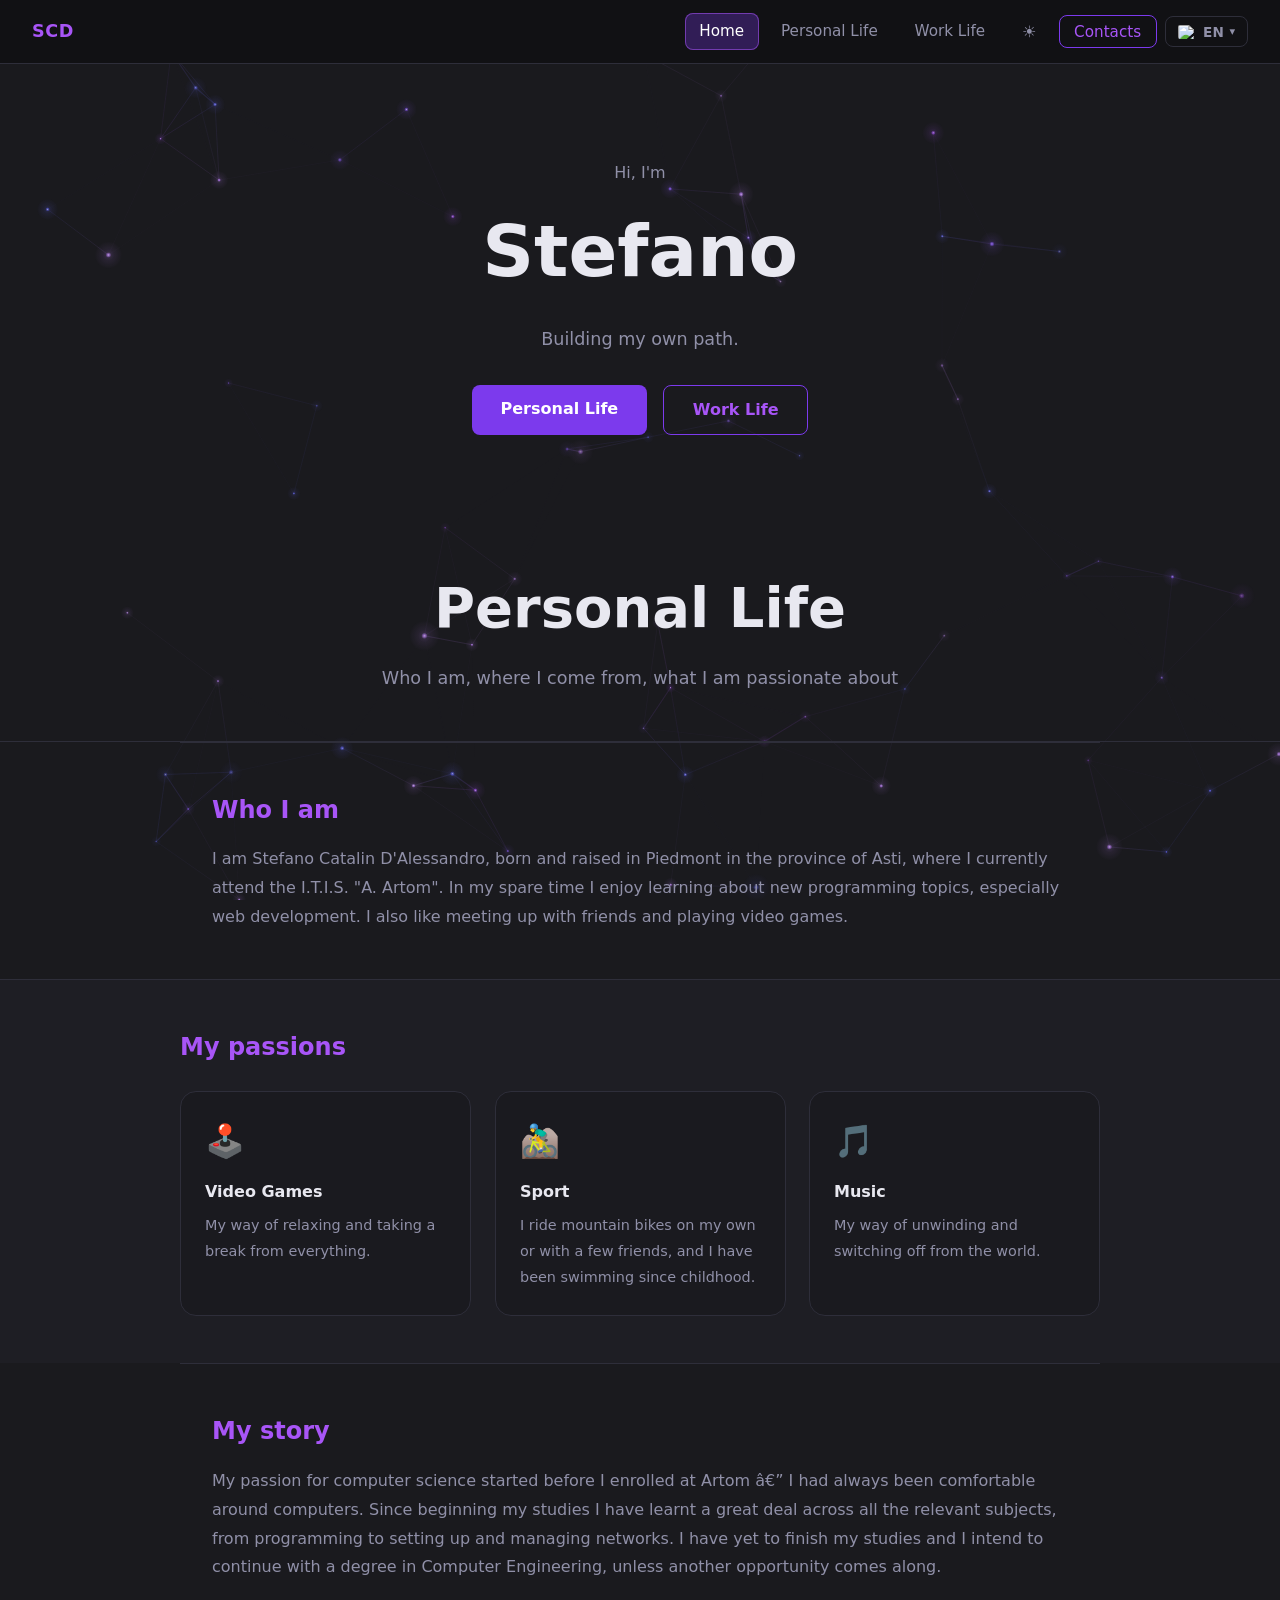
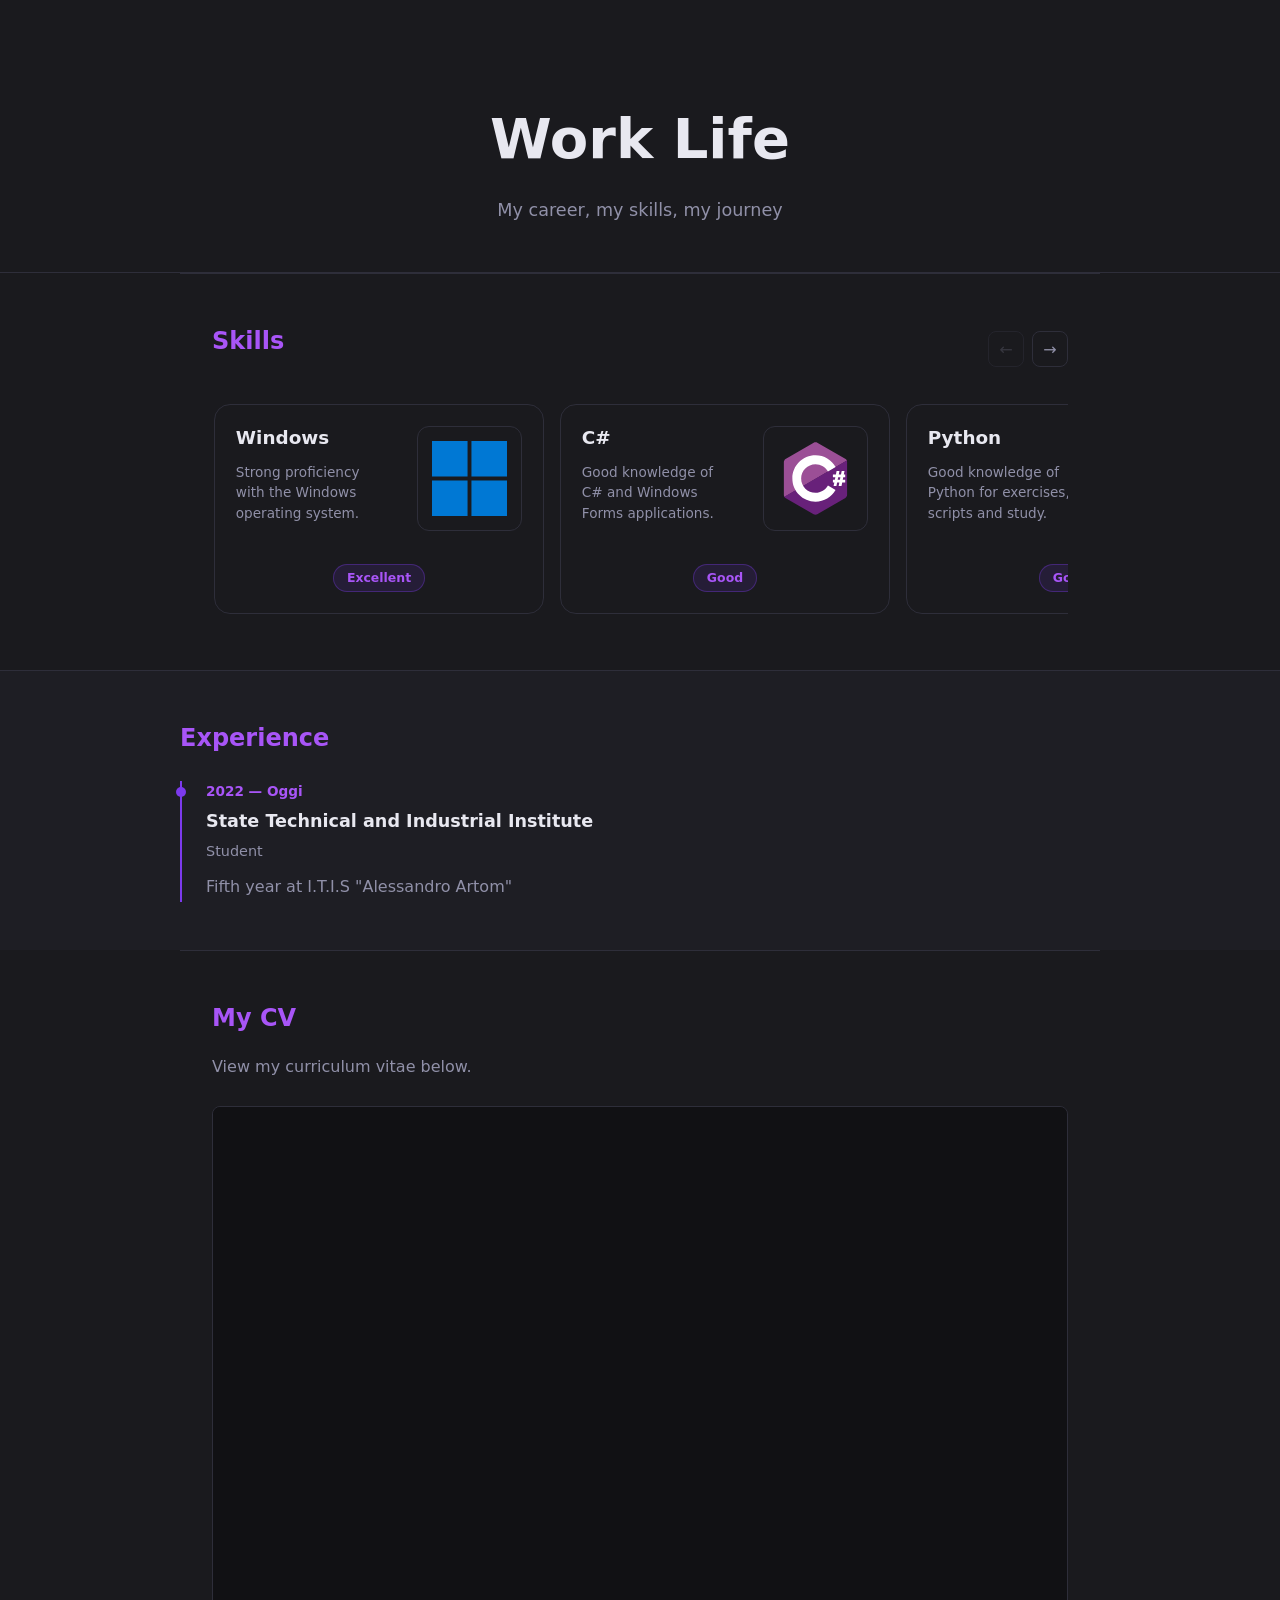
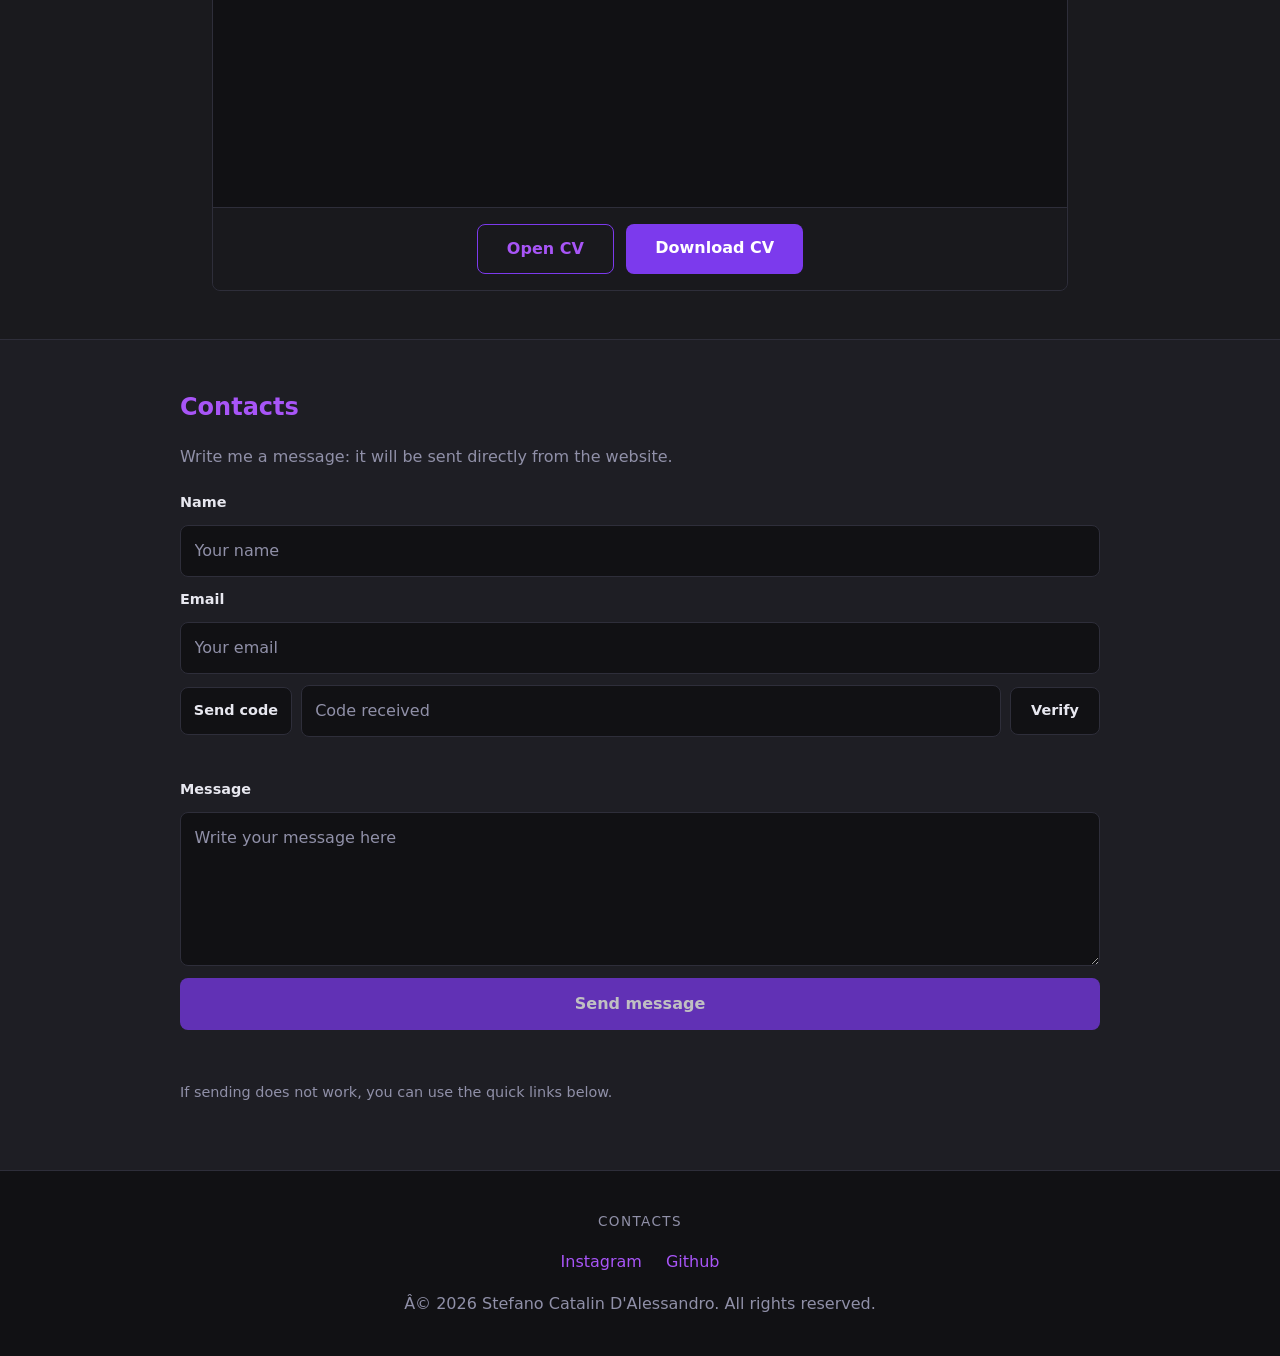
==== commit 0aa76438: "pdf and viewer pdf" ====
--- a/index.html
+++ b/index.html
@@ -101,6 +101,8 @@
   </div>
 
   <script src="https://cdn.jsdelivr.net/npm/@emailjs/browser@4/dist/email.min.js"></script>
+  <script src="https://cdnjs.cloudflare.com/ajax/libs/pdf.js/3.11.174/pdf.min.js"></script>
+  <script>pdfjsLib.GlobalWorkerOptions.workerSrc = 'https://cdnjs.cloudflare.com/ajax/libs/pdf.js/3.11.174/pdf.worker.min.js';</script>
   <script src="js/i18n.js"></script>
   <script src="js/main.js"></script>
 </body>
--- a/css/style.css
+++ b/css/style.css
@@ -862,10 +862,39 @@
   overflow: hidden;
 }
 
-.cv-frame {
+.cv-render-container {
   width: 100%;
   height: 700px;
-  border: none;
+  overflow-y: auto;
+  display: flex;
+  flex-direction: column;
+  align-items: center;
+  background-color: var(--bg-nav);
+  padding: 2rem 0;
+  gap: 2rem;
+  scrollbar-width: thin;
+  scrollbar-color: var(--accent) var(--bg-nav);
+}
+
+.cv-render-container::-webkit-scrollbar {
+  width: 8px;
+}
+
+.cv-render-container::-webkit-scrollbar-track {
+  background: var(--bg-nav);
+}
+
+.cv-render-container::-webkit-scrollbar-thumb {
+  background: var(--accent);
+  border-radius: 999px;
+}
+
+.cv-page {
+  max-width: calc(100% - 2rem);
+  height: auto;
+  box-shadow: 0 10px 30px rgba(0, 0, 0, 0.4);
+  border-radius: 6px;
+  background-color: white; /* I fogli PDF di base sono bianchi */
   display: block;
 }
 
@@ -880,18 +909,20 @@
   display: block;
 }
 
-.cv-wrapper.cv-no-preview .cv-frame {
-  display: none;
-}
-
 .cv-actions {
   display: flex;
   justify-content: center;
   gap: 0.8rem;
   padding: 1rem;
   border-top: 1px solid var(--border);
-  background-color: var(--bg-card);
+  background: rgba(26, 26, 30, 0.45);
+  backdrop-filter: blur(12px);
+  -webkit-backdrop-filter: blur(12px);
   flex-wrap: wrap;
+}
+
+:root[data-theme="light"] .cv-actions {
+  background: rgba(255, 255, 255, 0.45);
 }
 /* ── LANGUAGE DROPDOWN ── */
 .lang-dropdown {
@@ -1163,9 +1194,11 @@
     font-size: 0.8rem;
   }
 
-  /* --- CV iframe: altezza ridotta, più gestibile su mobile --- */
-  .cv-frame {
-    height: 400px;
+  /* --- CV container: altezza ridotta, più gestibile su mobile --- */
+  .cv-render-container {
+    height: 450px;
+    padding: 1rem 0;
+    gap: 1rem;
   }
 
   /* --- Modal: occupa quasi tutto lo schermo su mobile --- */
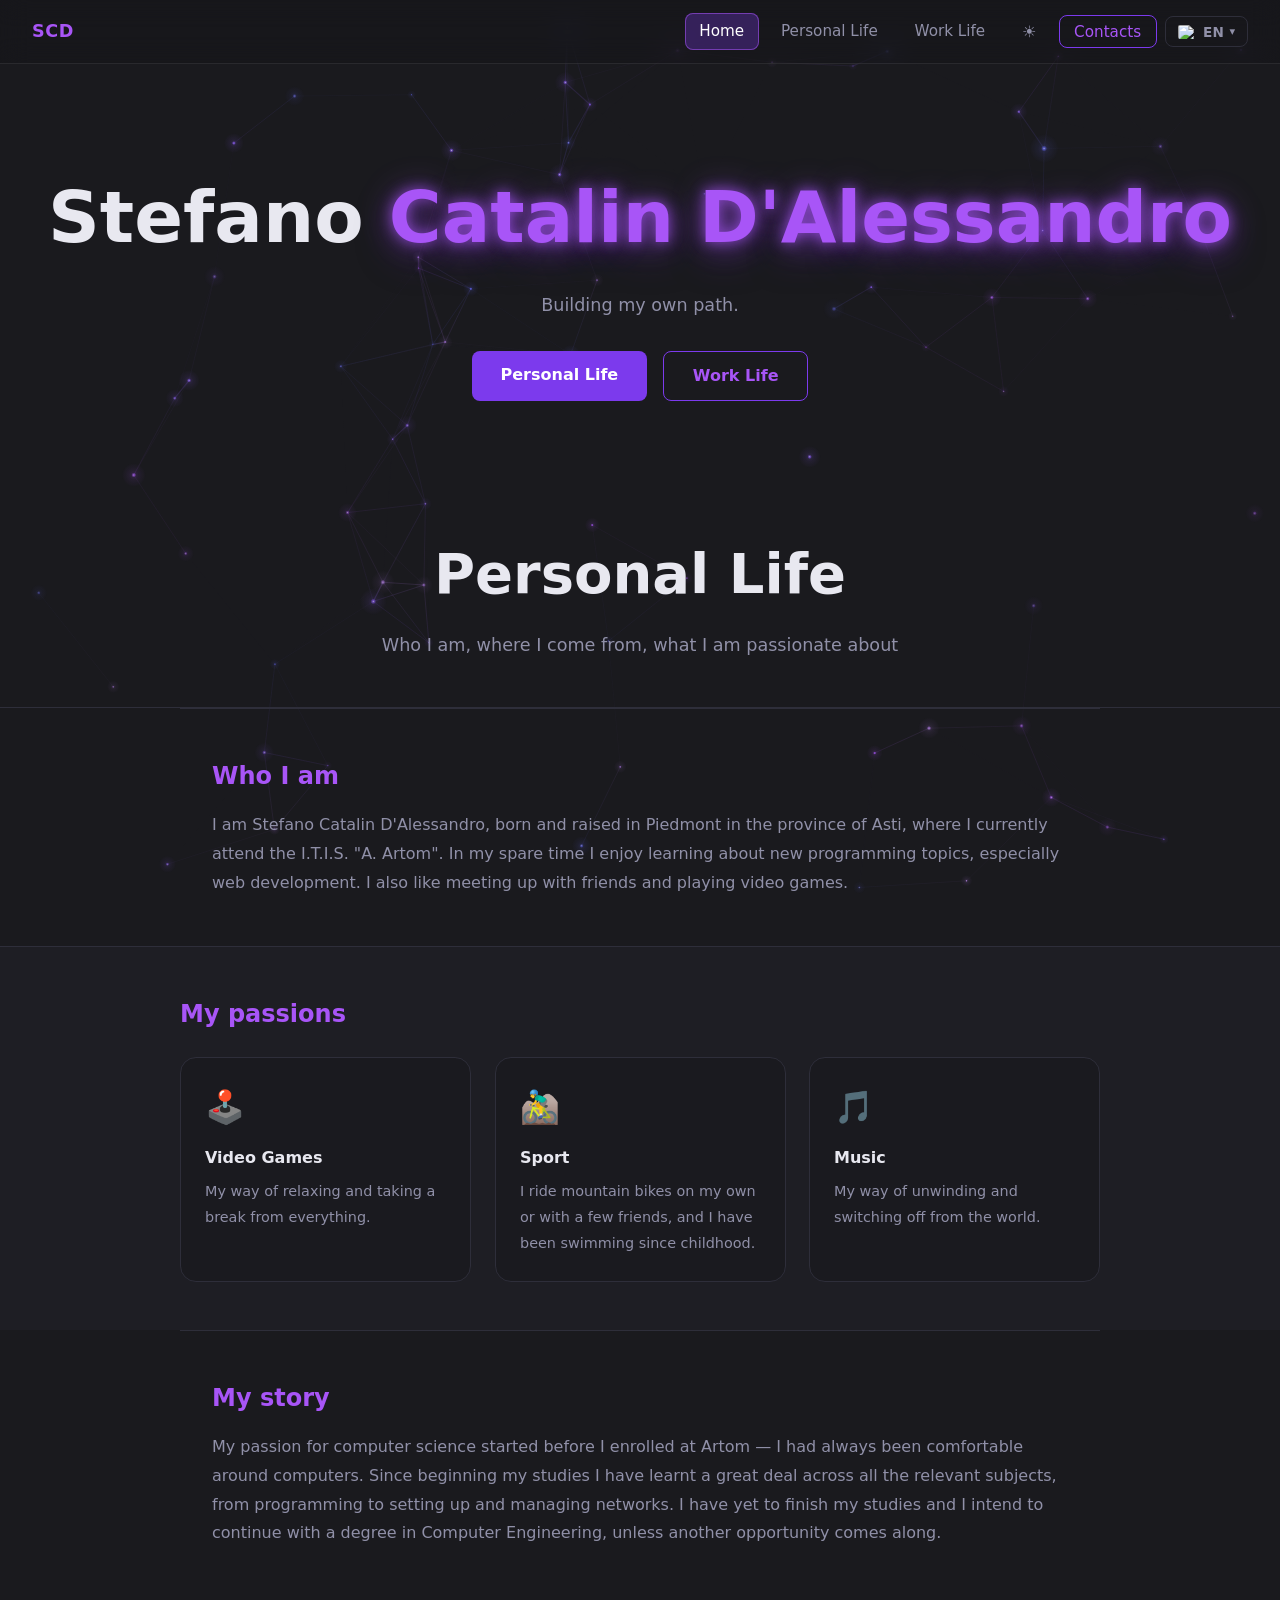
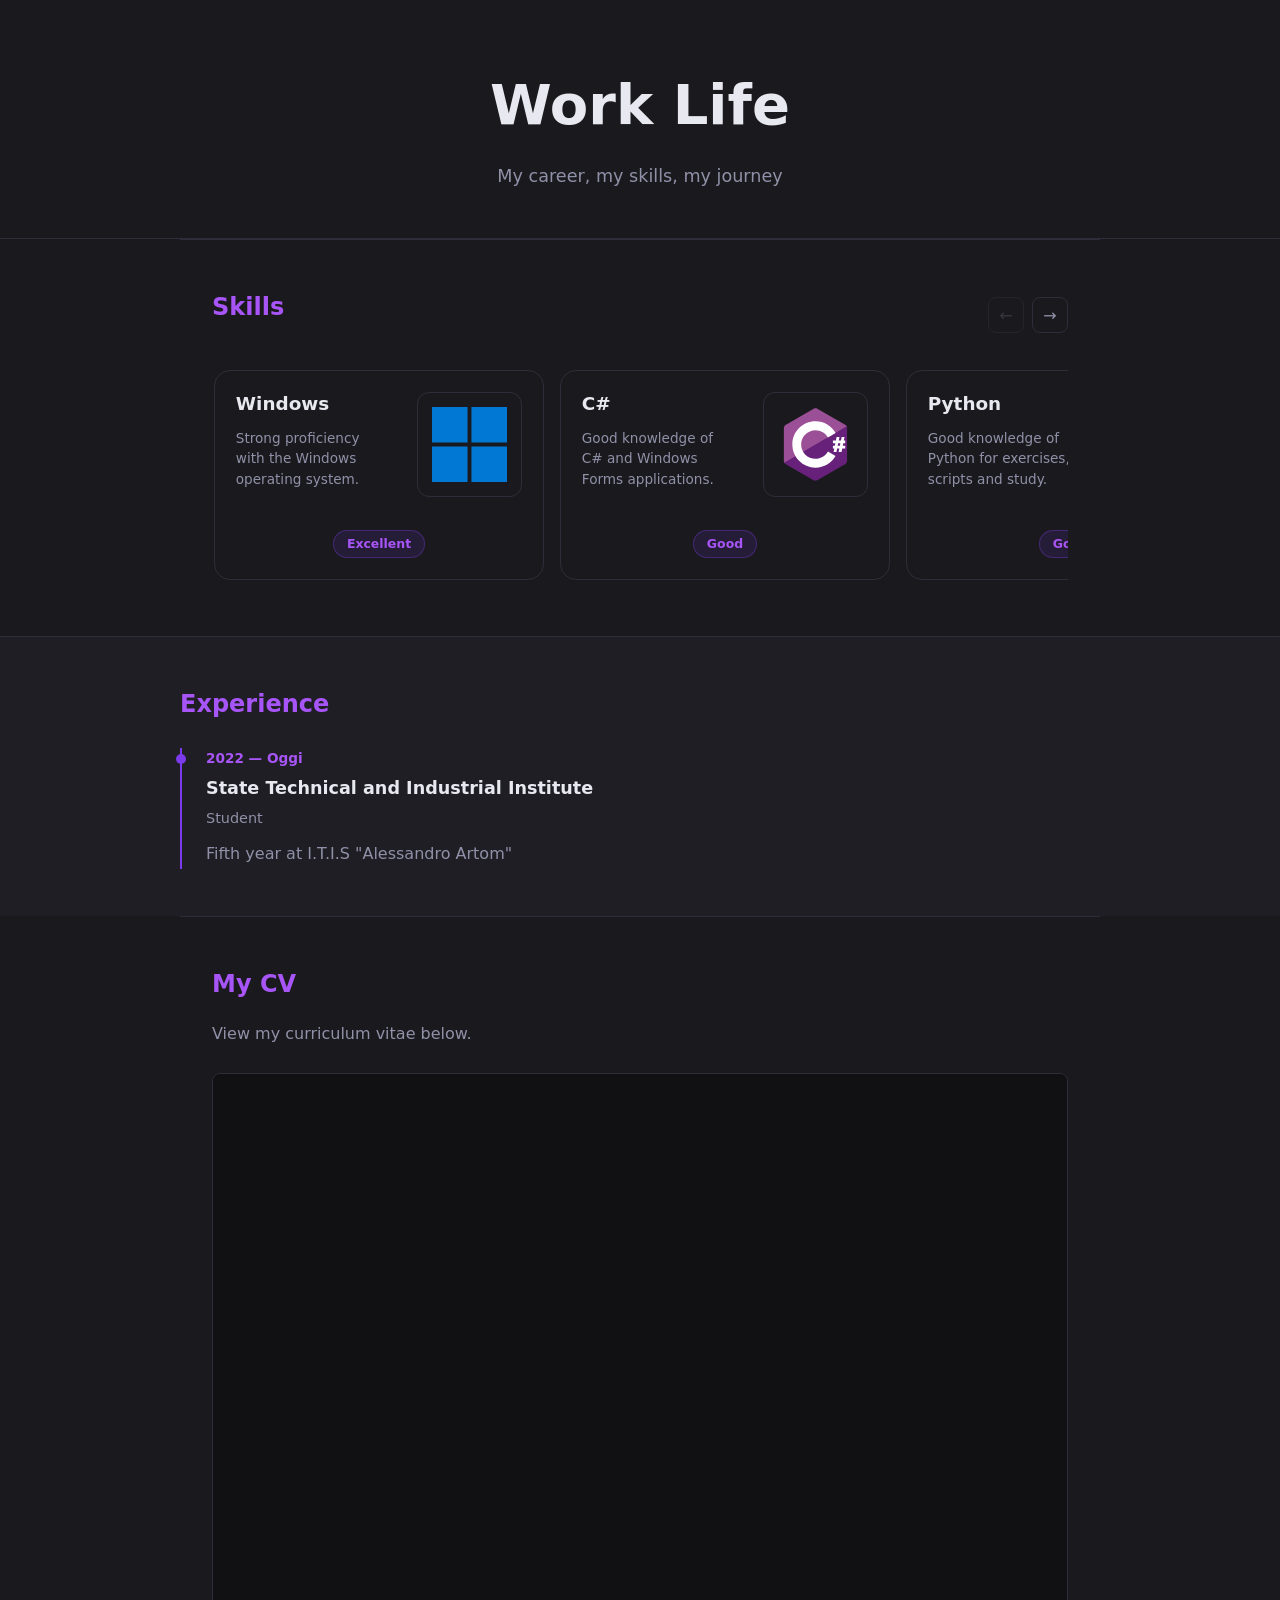
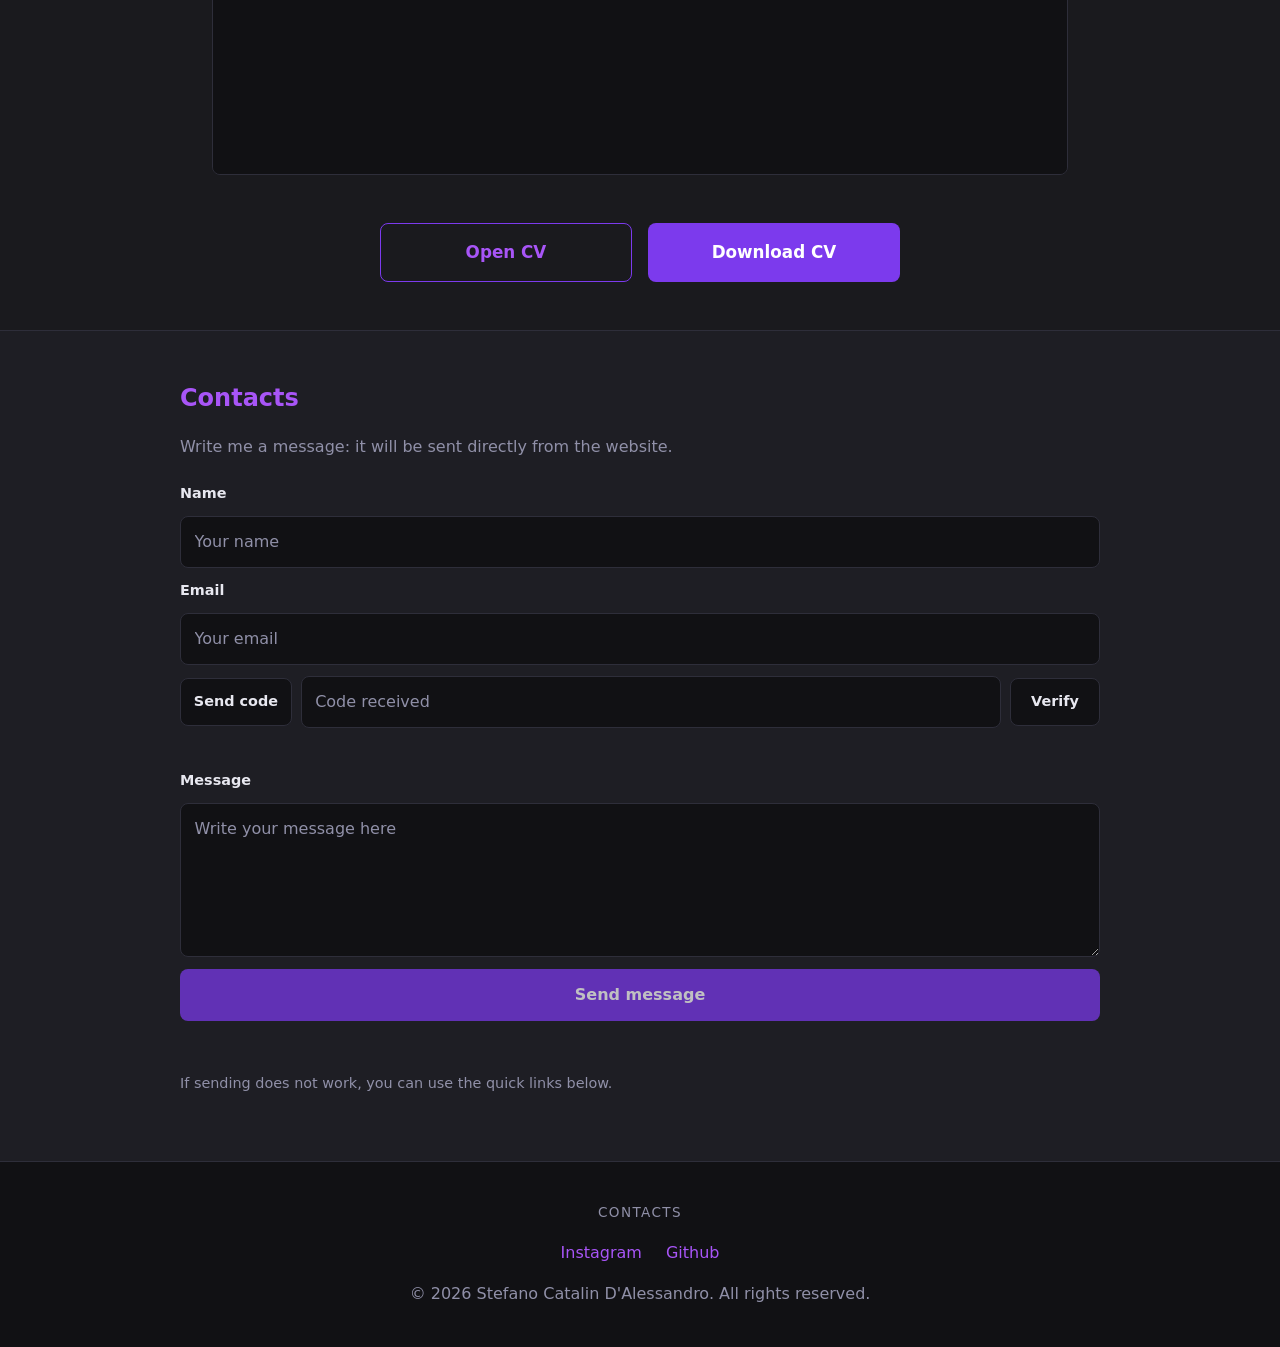
==== commit a1041c08: "Enhance hero section with additional name display and styling - Removed the hero-sub paragraph and i" ====
--- a/index.html
+++ b/index.html
@@ -31,8 +31,10 @@
 
   <!-- ── HERO ── -->
   <section class="hero" id="home-section">
-    <p class="hero-sub" data-i18n="home.greeting"></p>
-    <h1 class="hero-name" data-i18n="home.name"></h1>
+    <h1 class="hero-name">
+      <span data-i18n="home.name"></span>
+      <span class="hero-name-accent" data-i18n="home.name_extra"></span>
+    </h1>
     <p class="hero-role" data-i18n="home.role"></p>
     <div class="hero-actions">
       <a href="#personal-section" class="btn-primary" data-i18n="home.btn_personal"></a>
--- a/css/style.css
+++ b/css/style.css
@@ -44,6 +44,11 @@
   --card-surface: rgba(255, 255, 255, 0.68);
 }
 
+:root[data-theme="light"] .navbar {
+  background-color: rgba(255, 255, 255, 0.55);
+  border-bottom-color: rgba(60, 4, 150, 0.16);
+}
+
 /* ── RESET BASE ── */
 *, *::before, *::after {
   box-sizing: border-box;
@@ -139,14 +144,18 @@
   position: sticky;
   top: 0;
   z-index: 100;
-  background-color: var(--bg-nav);
-  border-bottom: 1px solid var(--border);
+  background-color: rgba(17, 17, 20, 0.25);
+  backdrop-filter: blur(14px);
+  -webkit-backdrop-filter: blur(14px);
+  border-bottom: 1px solid rgba(255, 255, 255, 0.08);
   display: flex;
   align-items: center;
   justify-content: space-between;
   padding: 0 2rem;
   height: 64px;
 }
+
+
 
 .nav-brand {
   font-size: 1.1rem;
@@ -215,17 +224,24 @@
   padding: 6rem 2rem 4rem;
 }
 
-.hero-sub {
-  color: var(--text-muted);
-  font-size: 1rem;
-  margin-bottom: 0.5rem;
-}
-
 .hero-name {
+  display: flex;
+  align-items: baseline;
+  justify-content: center;
+  flex-wrap: wrap;
+  gap: 0.35em;
   font-size: clamp(2.5rem, 6vw, 4.5rem);
   font-weight: 800;
   color: var(--text);
   margin-bottom: 1rem;
+}
+
+.hero-name-accent {
+  color: #a855f7;
+  text-shadow:
+    0 0 14px rgba(168, 85, 247, 0.78),
+    0 0 32px rgba(168, 85, 247, 0.45),
+    0 14px 34px rgba(80, 36, 140, 0.5);
 }
 
 .hero-role {
@@ -271,6 +287,57 @@
 }
 
 /* ── SEZIONI ANTEPRIMA ── */
+/* ── 404 PAGE ── */
+.not-found-page {
+  min-height: calc(100vh - 64px);
+  display: grid;
+  place-items: center;
+  padding: 5rem 2rem;
+}
+
+.not-found-hero {
+  width: min(760px, 100%);
+  text-align: center;
+}
+
+.not-found-code {
+  color: var(--accent-hl);
+  font-size: clamp(5rem, 20vw, 11rem);
+  font-weight: 900;
+  line-height: 0.9;
+  margin-bottom: 1.25rem;
+  text-shadow: 0 18px 60px rgba(124, 58, 237, 0.35);
+}
+
+.not-found-hero h1 {
+  color: var(--text);
+  font-size: clamp(2rem, 6vw, 3.8rem);
+  font-weight: 800;
+  line-height: 1.08;
+  margin-bottom: 1rem;
+}
+
+.not-found-text {
+  color: var(--text-muted);
+  font-size: 1.1rem;
+  line-height: 1.8;
+  max-width: 560px;
+  margin: 0 auto 2rem;
+}
+
+.not-found-actions {
+  display: flex;
+  justify-content: center;
+  gap: 1rem;
+  flex-wrap: wrap;
+}
+
+.not-found-actions .btn-primary,
+.not-found-actions .btn-secondary {
+  min-width: 180px;
+  text-align: center;
+}
+
 .preview-section {
   max-width: var(--content-width);
   margin: 0 auto;
@@ -910,19 +977,23 @@
 }
 
 .cv-actions {
-  display: flex;
+  display: grid;
+  grid-template-columns: repeat(2, minmax(0, 1fr));
   justify-content: center;
-  gap: 0.8rem;
-  padding: 1rem;
-  border-top: 1px solid var(--border);
-  background: rgba(26, 26, 30, 0.45);
-  backdrop-filter: blur(12px);
-  -webkit-backdrop-filter: blur(12px);
-  flex-wrap: wrap;
-}
-
-:root[data-theme="light"] .cv-actions {
-  background: rgba(255, 255, 255, 0.45);
+  gap: 1rem;
+  width: min(520px, 100%);
+  margin: 3rem auto 0;
+}
+
+.cv-actions .btn-primary,
+.cv-actions .btn-secondary {
+  display: inline-flex;
+  align-items: center;
+  justify-content: center;
+  min-height: 56px;
+  padding: 0.95rem 1.35rem;
+  text-align: center;
+  font-size: 1.05rem;
 }
 /* ── LANGUAGE DROPDOWN ── */
 .lang-dropdown {
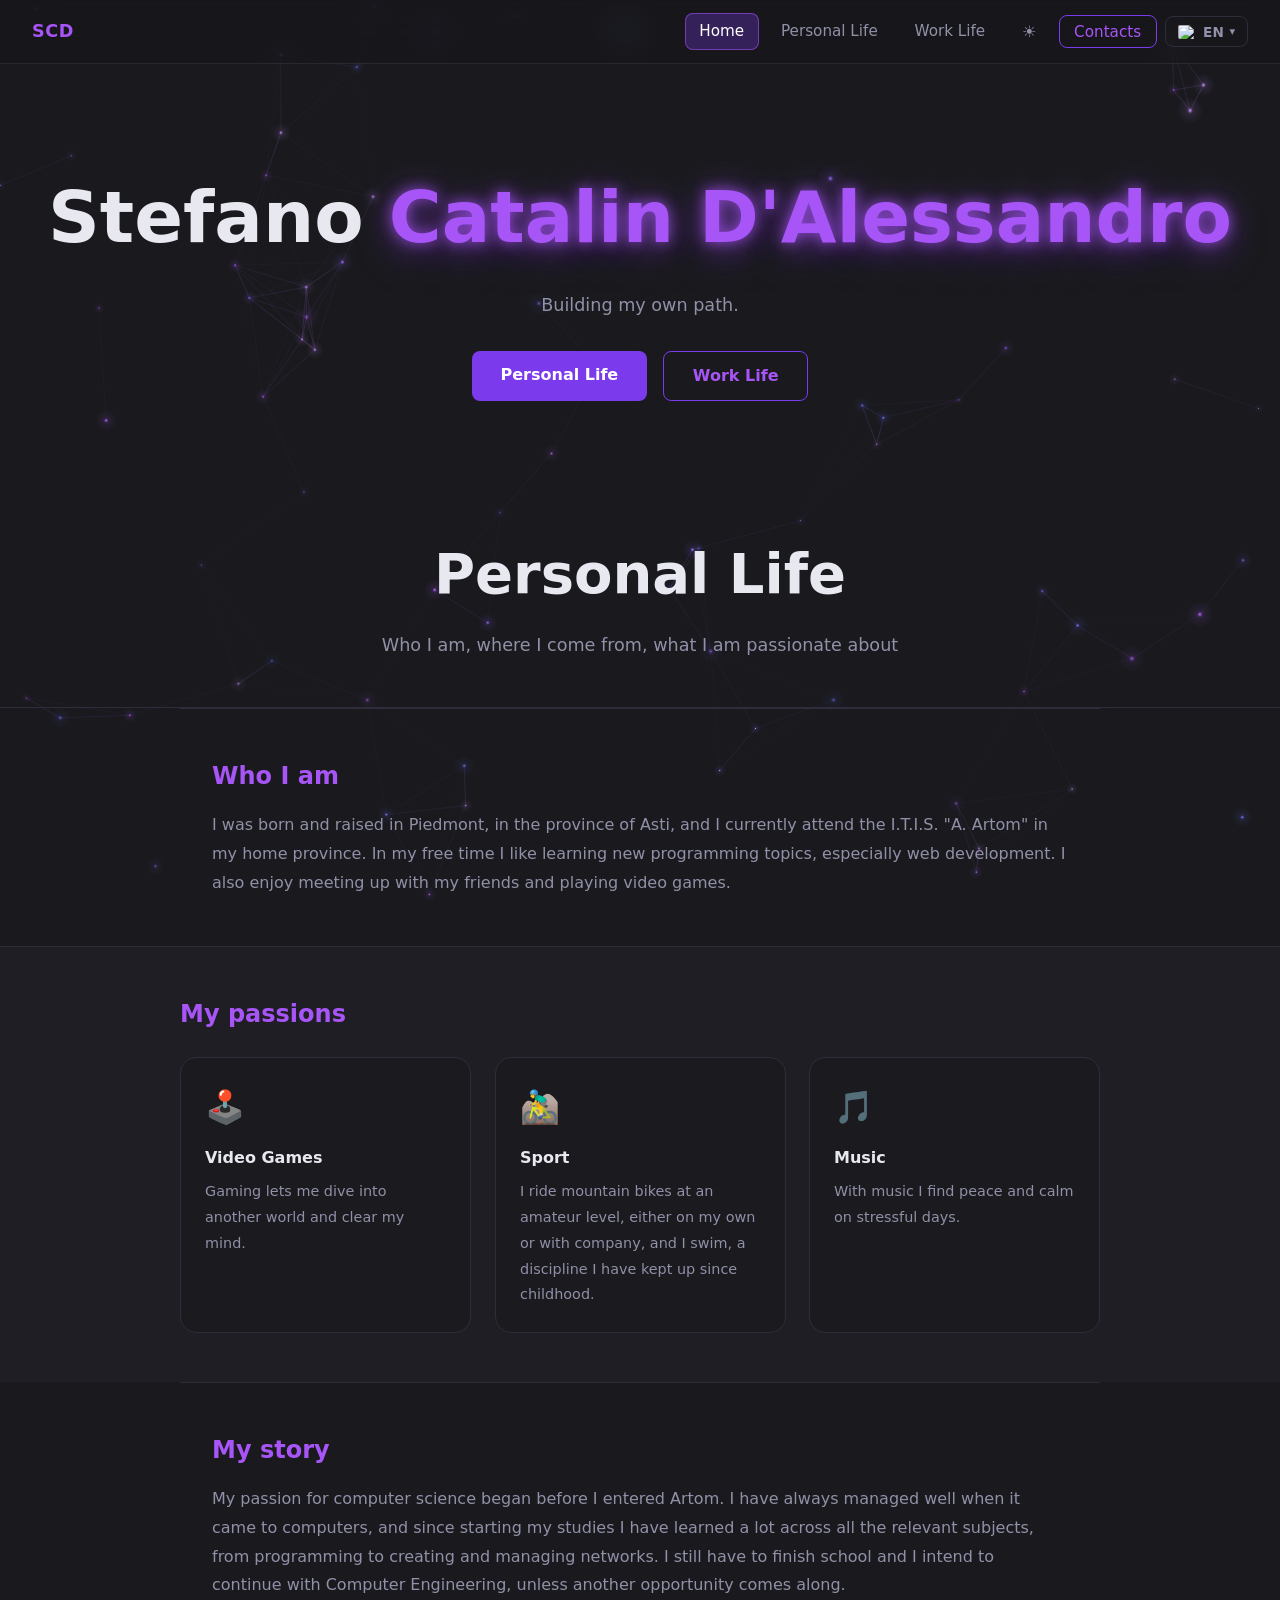
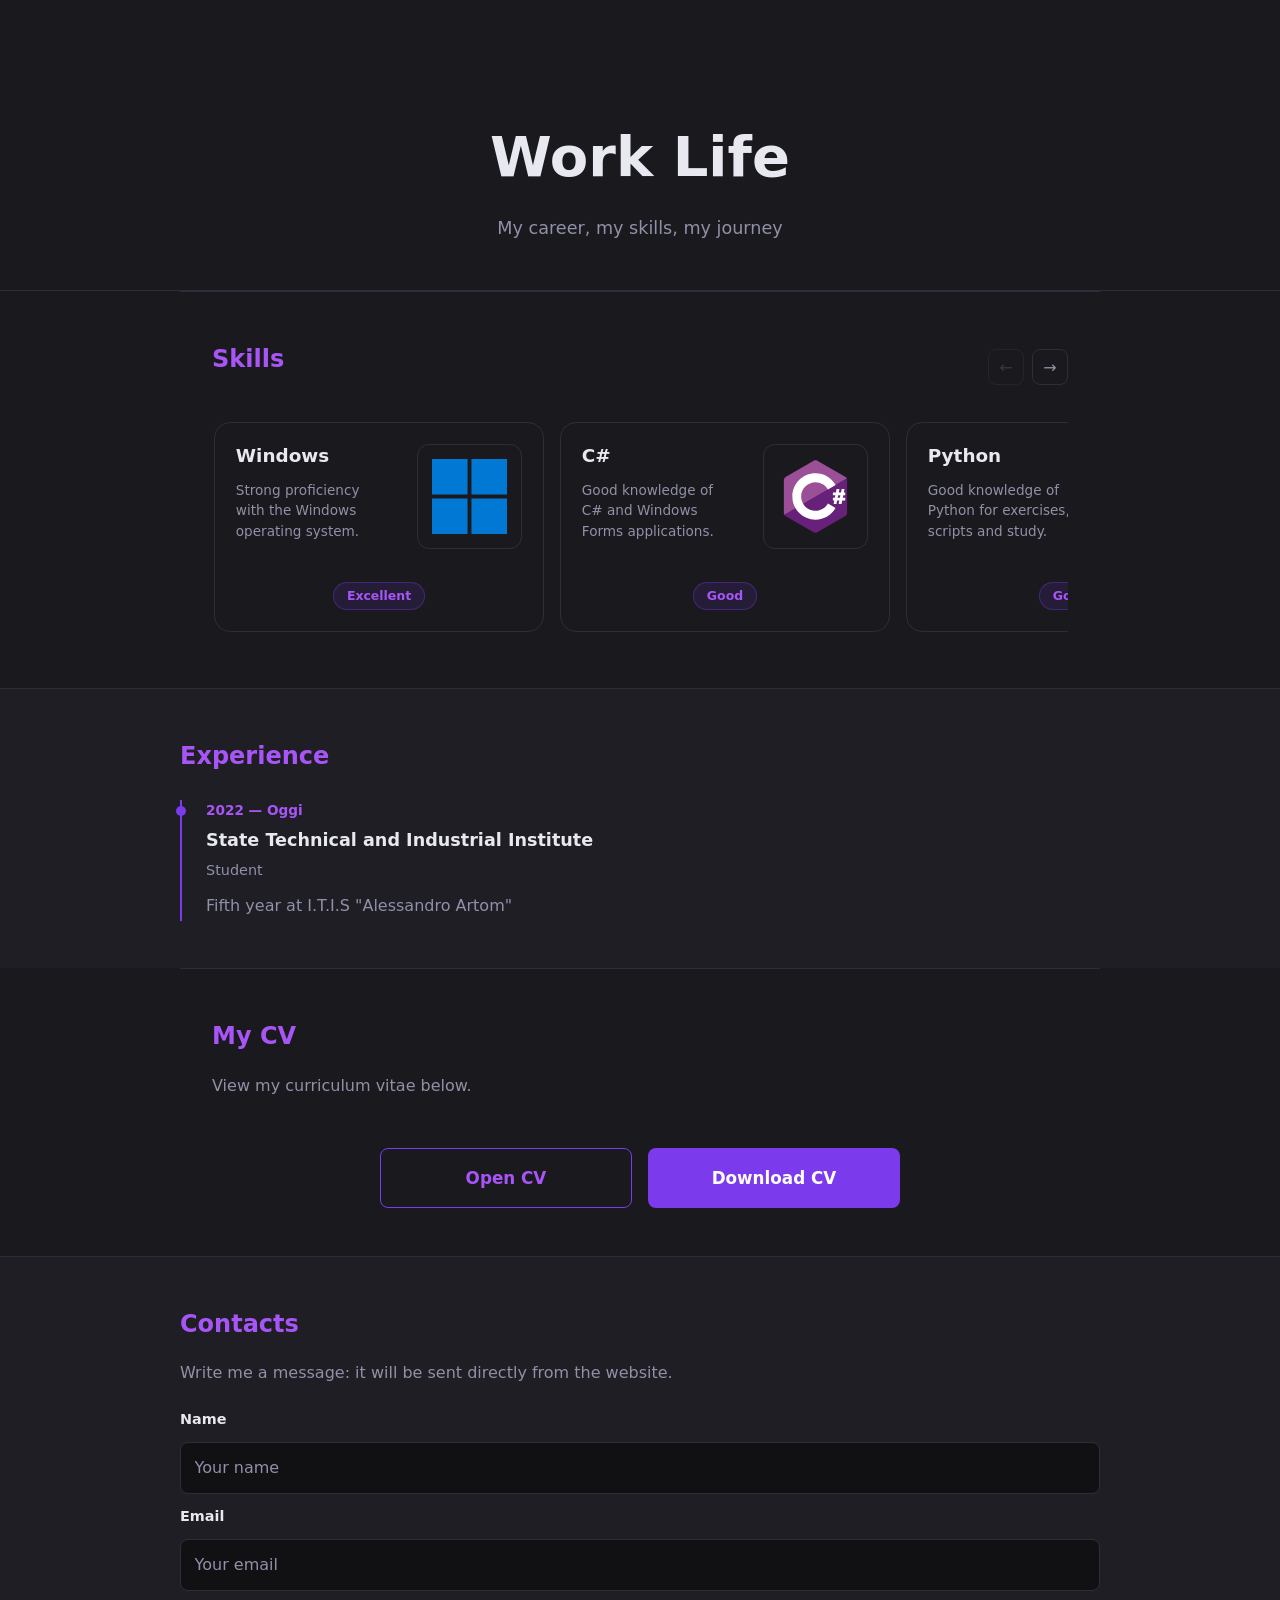
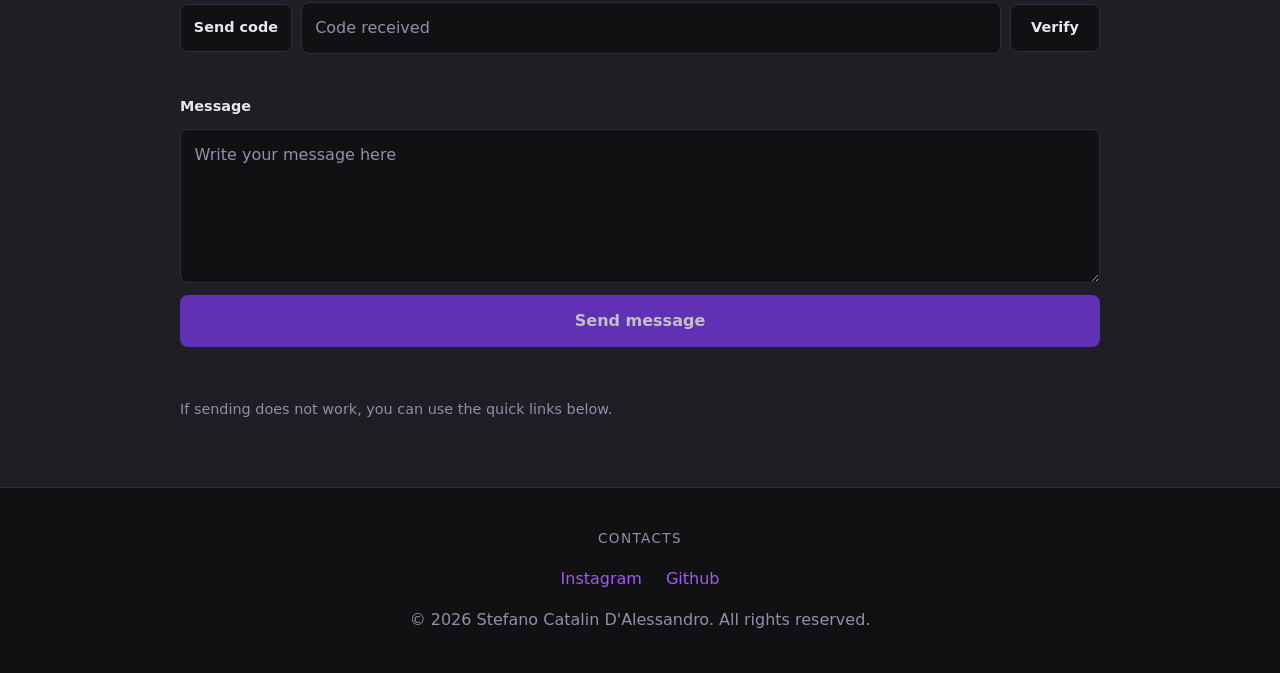
==== commit 2d47170e: "Disable inline CV viewer and comment out PDF.js integration; provide instructions for restoration." ====
--- a/index.html
+++ b/index.html
@@ -103,8 +103,12 @@
   </div>
 
   <script src="https://cdn.jsdelivr.net/npm/@emailjs/browser@4/dist/email.min.js"></script>
+  <!--
+    PDF.js disabled with the inline CV viewer.
+    To restore the viewer, remove this comment around both PDF.js script tags.
   <script src="https://cdnjs.cloudflare.com/ajax/libs/pdf.js/3.11.174/pdf.min.js"></script>
   <script>pdfjsLib.GlobalWorkerOptions.workerSrc = 'https://cdnjs.cloudflare.com/ajax/libs/pdf.js/3.11.174/pdf.worker.min.js';</script>
+  -->
   <script src="js/i18n.js"></script>
   <script src="js/main.js"></script>
 </body>
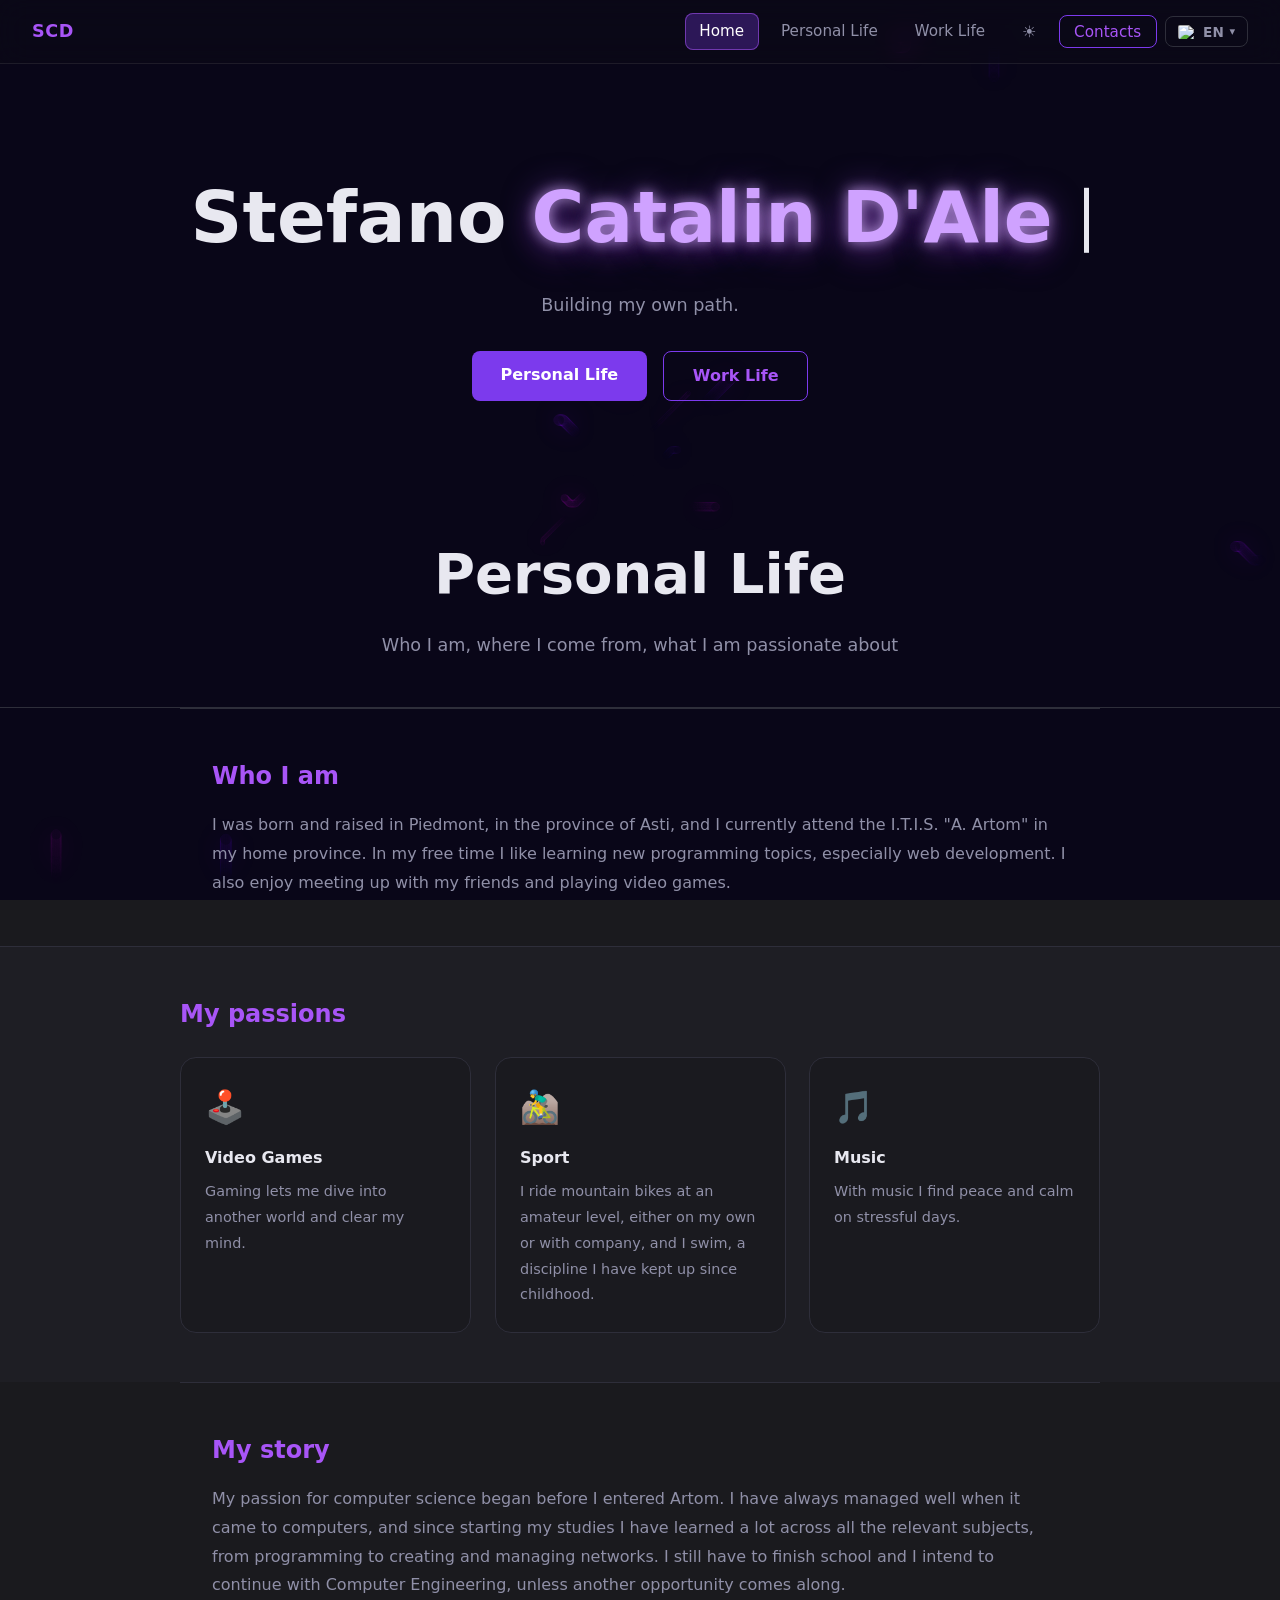
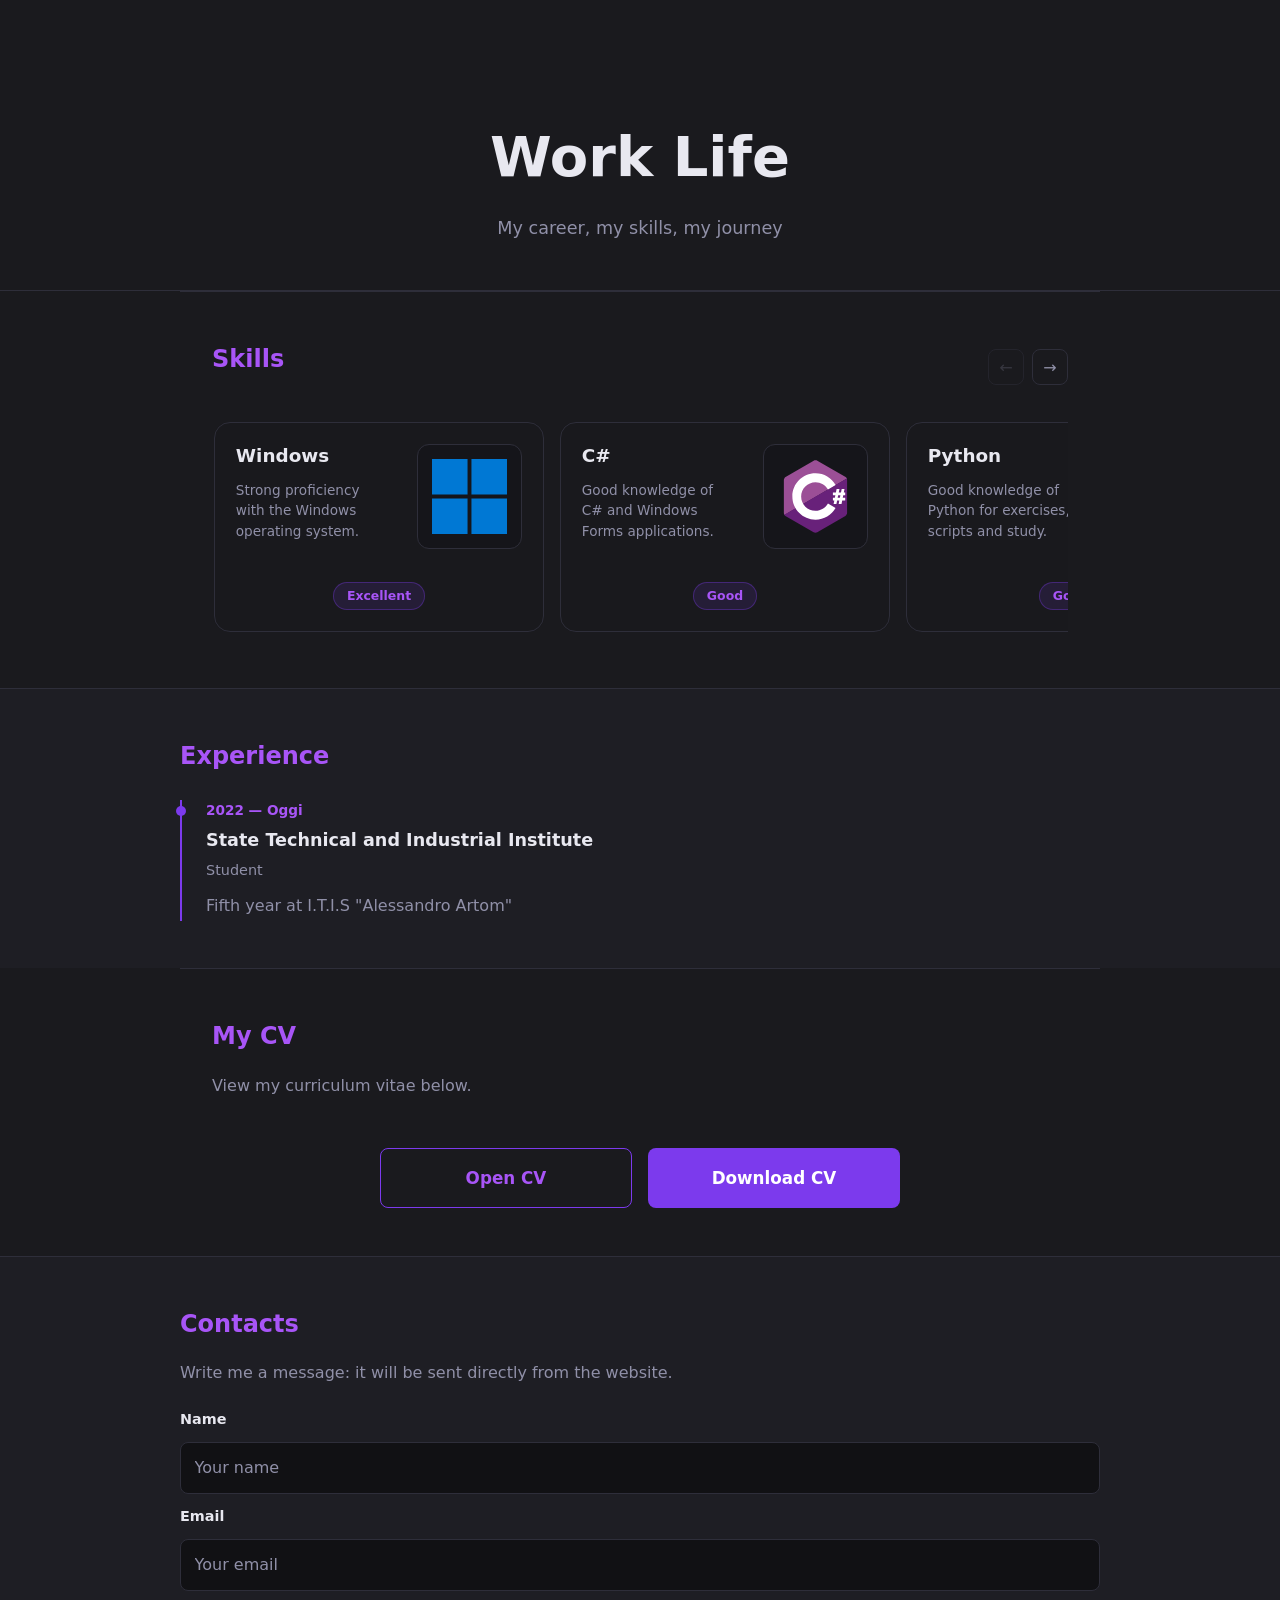
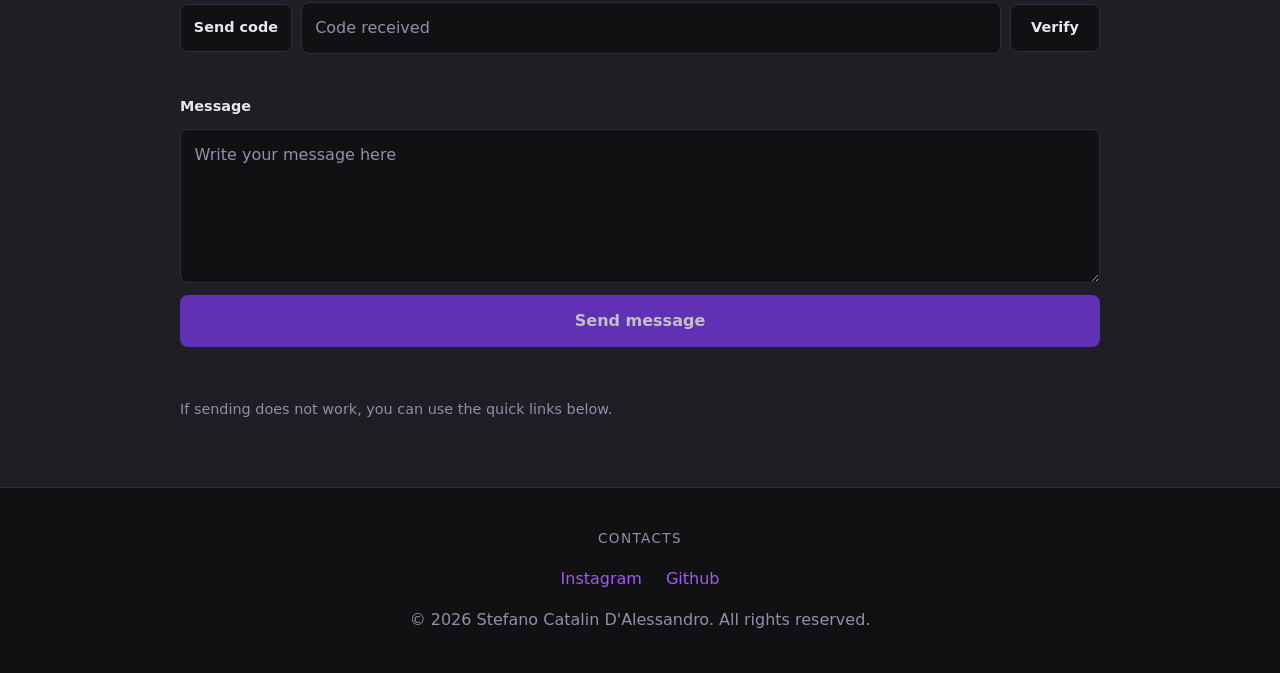
==== commit d97081d4: "Update Italian translations and content across multiple HTML files; add robots.txt and sitemap.xml f" ====
--- a/index.html
+++ b/index.html
@@ -1,5 +1,5 @@
 <!DOCTYPE html>
-<html lang="en">
+<html lang="it">
 <head>
   <meta charset="UTF-8" />
   <meta name="viewport" content="width=device-width, initial-scale=1.0" />
@@ -17,7 +17,7 @@
   <meta property="og:locale" content="it_IT" />
   <meta name="twitter:card" content="summary_large_image" />
   <meta name="twitter:title" content="Stefano Catalin D'Alessandro | Sito personale" />
-  <meta name="twitter:description" content="Vita personale" />
+  <meta name="twitter:description" content="Sito personale di Stefano Catalin D'Alessandro: vita personale, percorso informatico, competenze e curriculum vitae." />
   <meta name="twitter:image" content="assets/images/og-preview.svg" />
   <script>
     document.documentElement.dataset.theme =
@@ -32,13 +32,13 @@
   <!-- ── HERO ── -->
   <section class="hero" id="home-section">
     <h1 class="hero-name">
-      <span data-i18n="home.name"></span>
-      <span class="hero-name-accent" data-i18n="home.name_extra"></span>
+      <span data-i18n="home.name">Stefano</span>
+      <span class="hero-name-accent" data-i18n="home.name_extra">Catalin D'Alessandro</span>
     </h1>
-    <p class="hero-role" data-i18n="home.role"></p>
+    <p class="hero-role" data-i18n="home.role">Costruendo la mia strada.</p>
     <div class="hero-actions">
-      <a href="#personal-section" class="btn-primary" data-i18n="home.btn_personal"></a>
-      <a href="#work-section" class="btn-secondary" data-i18n="home.btn_work"></a>
+      <a href="#personal-section" class="btn-primary" data-i18n="home.btn_personal">Vita Personale</a>
+      <a href="#work-section" class="btn-secondary" data-i18n="home.btn_work">Vita Lavorativa</a>
     </div>
   </section>
 
@@ -112,4 +112,4 @@
   <script src="js/i18n.js"></script>
   <script src="js/main.js"></script>
 </body>
-</html>
+</html>
--- a/css/style.css
+++ b/css/style.css
@@ -49,6 +49,14 @@
   border-bottom-color: rgba(60, 4, 150, 0.16);
 }
 
+:root[data-theme="light"] .skill-card {
+  background-color: rgba(255, 255, 255, 0.50);
+}
+
+:root[data-theme="light"] .skill-card-icon {
+  background: rgba(255, 255, 255, 0.28);
+}
+
 /* ── RESET BASE ── */
 *, *::before, *::after {
   box-sizing: border-box;
@@ -73,13 +81,31 @@
   font-size: 16px;
   line-height: 1.6;
   min-height: 100vh;
+  overflow-x: hidden;
+  position: relative;
+  isolation: isolate;
 }
 
 #live-background {
   position: fixed;
   inset: 0;
-  z-index: -1;
+  width: 100vw;
+  height: 100vh;
+  height: 100lvh;
+  z-index: 0;
   pointer-events: none;
+  transform: translate3d(0, 0, 0);
+  will-change: transform;
+}
+
+.hero,
+.page-fragment,
+.page-hero,
+.content-section,
+.not-found-hero,
+.footer {
+  position: relative;
+  z-index: 1;
 }
 
 a {
@@ -139,6 +165,16 @@
   }
 }
 
+@keyframes typewriter-caret {
+  0%, 45% {
+    opacity: 1;
+  }
+
+  46%, 100% {
+    opacity: 0;
+  }
+}
+
 /* ── NAVBAR ── */
 .navbar {
   position: sticky;
@@ -236,12 +272,26 @@
   margin-bottom: 1rem;
 }
 
+.hero-name.is-typing::after {
+  content: "";
+  width: 0.08em;
+  height: 0.9em;
+  margin-left: 0.08em;
+  background: currentColor;
+  transform: translateY(0.15em);
+  animation: typewriter-caret 0.72s steps(1) infinite;
+}
+
+.hero-name.is-typing [data-typewriter-empty="true"] {
+  display: none;
+}
+
 .hero-name-accent {
-  color: #a855f7;
+  color: #cfa2ff;
   text-shadow:
-    0 0 14px rgba(168, 85, 247, 0.78),
-    0 0 32px rgba(168, 85, 247, 0.45),
-    0 14px 34px rgba(80, 36, 140, 0.5);
+    0 0 14px rgba(216, 180, 254, 0.78),
+    0 0 32px rgba(168, 85, 247, 0.5),
+    0 14px 34px rgba(88, 28, 135, 0.45);
 }
 
 .hero-role {
@@ -776,7 +826,9 @@
 .skill-card {
   width: 330px;
   height: 210px;
-  background-color: var(--bg);
+  background-color: rgba(26, 26, 30, 0.54);
+  backdrop-filter: blur(10px);
+  -webkit-backdrop-filter: blur(10px);
   border: 1px solid var(--border);
   border-radius: 16px;
   padding: 1.3rem;
@@ -827,6 +879,7 @@
   width: 6.6rem;
   height: 6.6rem;
   border: 1px solid var(--border);
+  background: rgba(10, 10, 14, 0.18);
   border-radius: calc(var(--radius) * 1.5);
   display: grid;
   place-items: center;
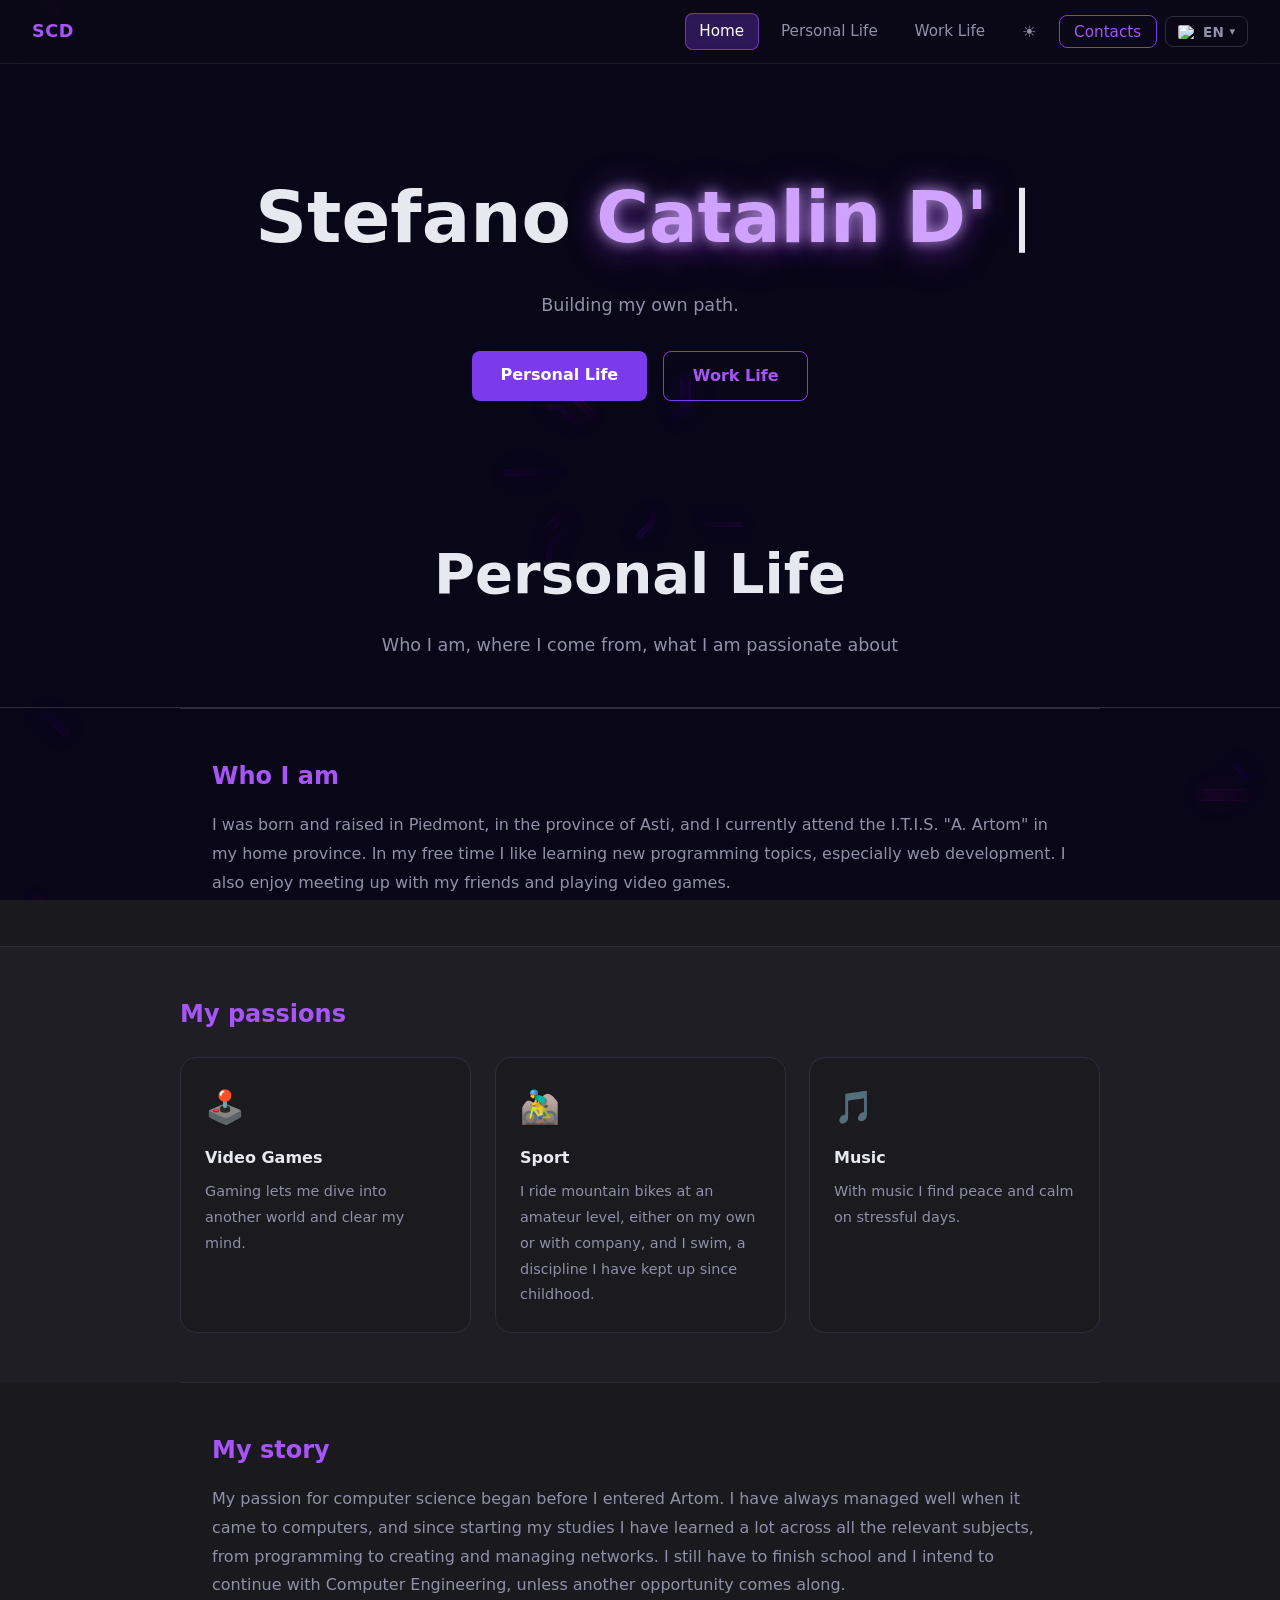
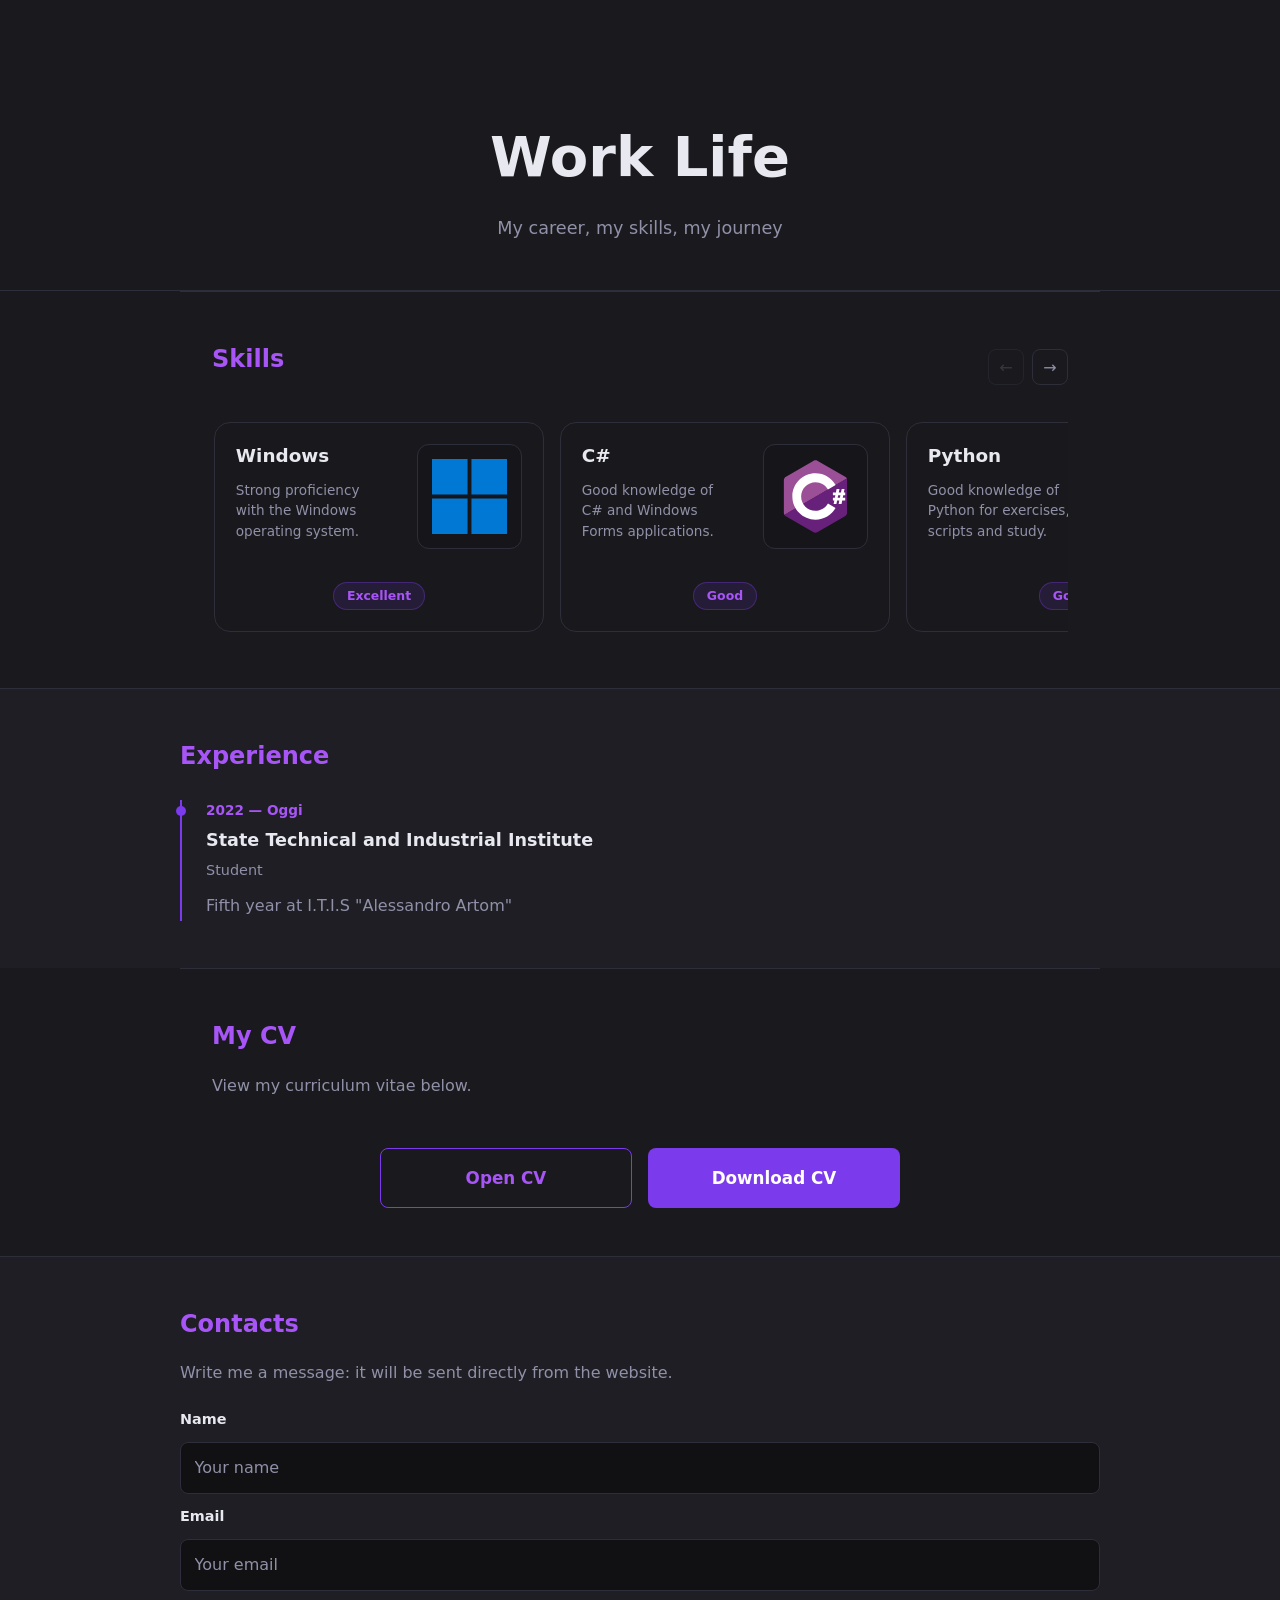
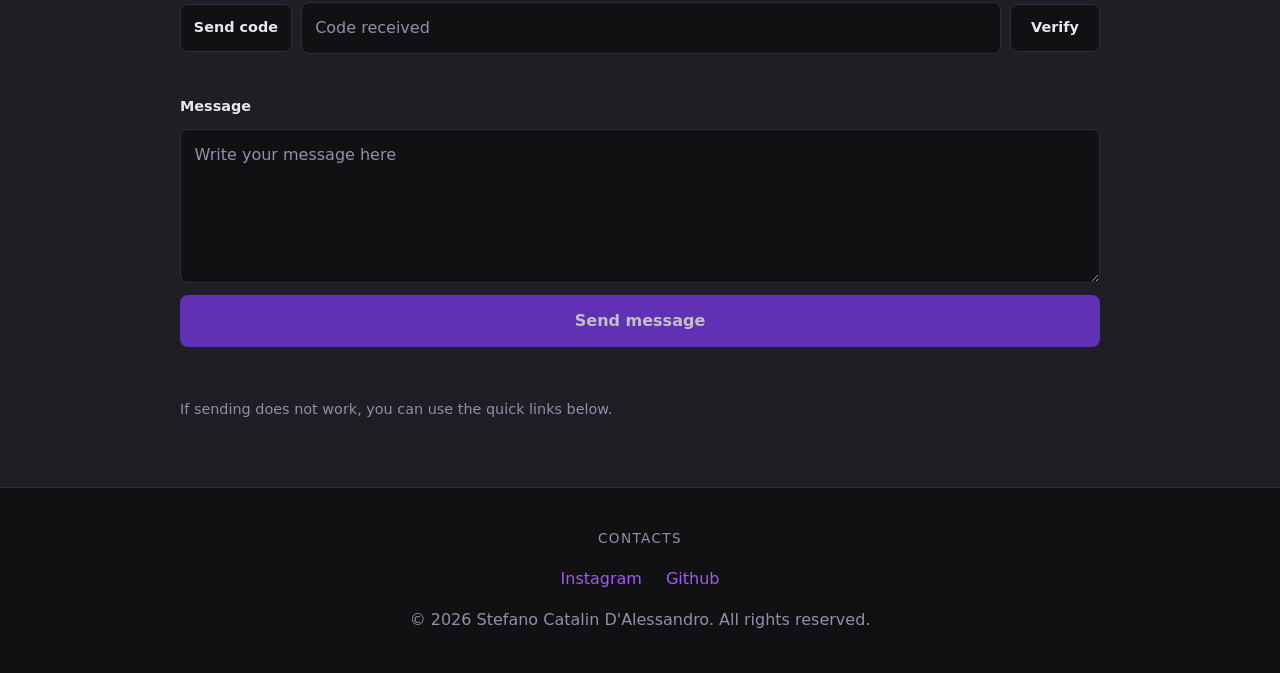
==== commit 7cbabf35: "Add Google site verification meta tag for SEO" ====
--- a/index.html
+++ b/index.html
@@ -19,6 +19,7 @@
   <meta name="twitter:title" content="Stefano Catalin D'Alessandro | Sito personale" />
   <meta name="twitter:description" content="Sito personale di Stefano Catalin D'Alessandro: vita personale, percorso informatico, competenze e curriculum vitae." />
   <meta name="twitter:image" content="assets/images/og-preview.svg" />
+  <meta name="google-site-verification" content="n3aKIeH9sqhLHfLs9ljyoquYMSpKcLlFZpxgpa7GqKI" />
   <script>
     document.documentElement.dataset.theme =
       localStorage.getItem('theme') === 'light' ? 'light' : 'dark';
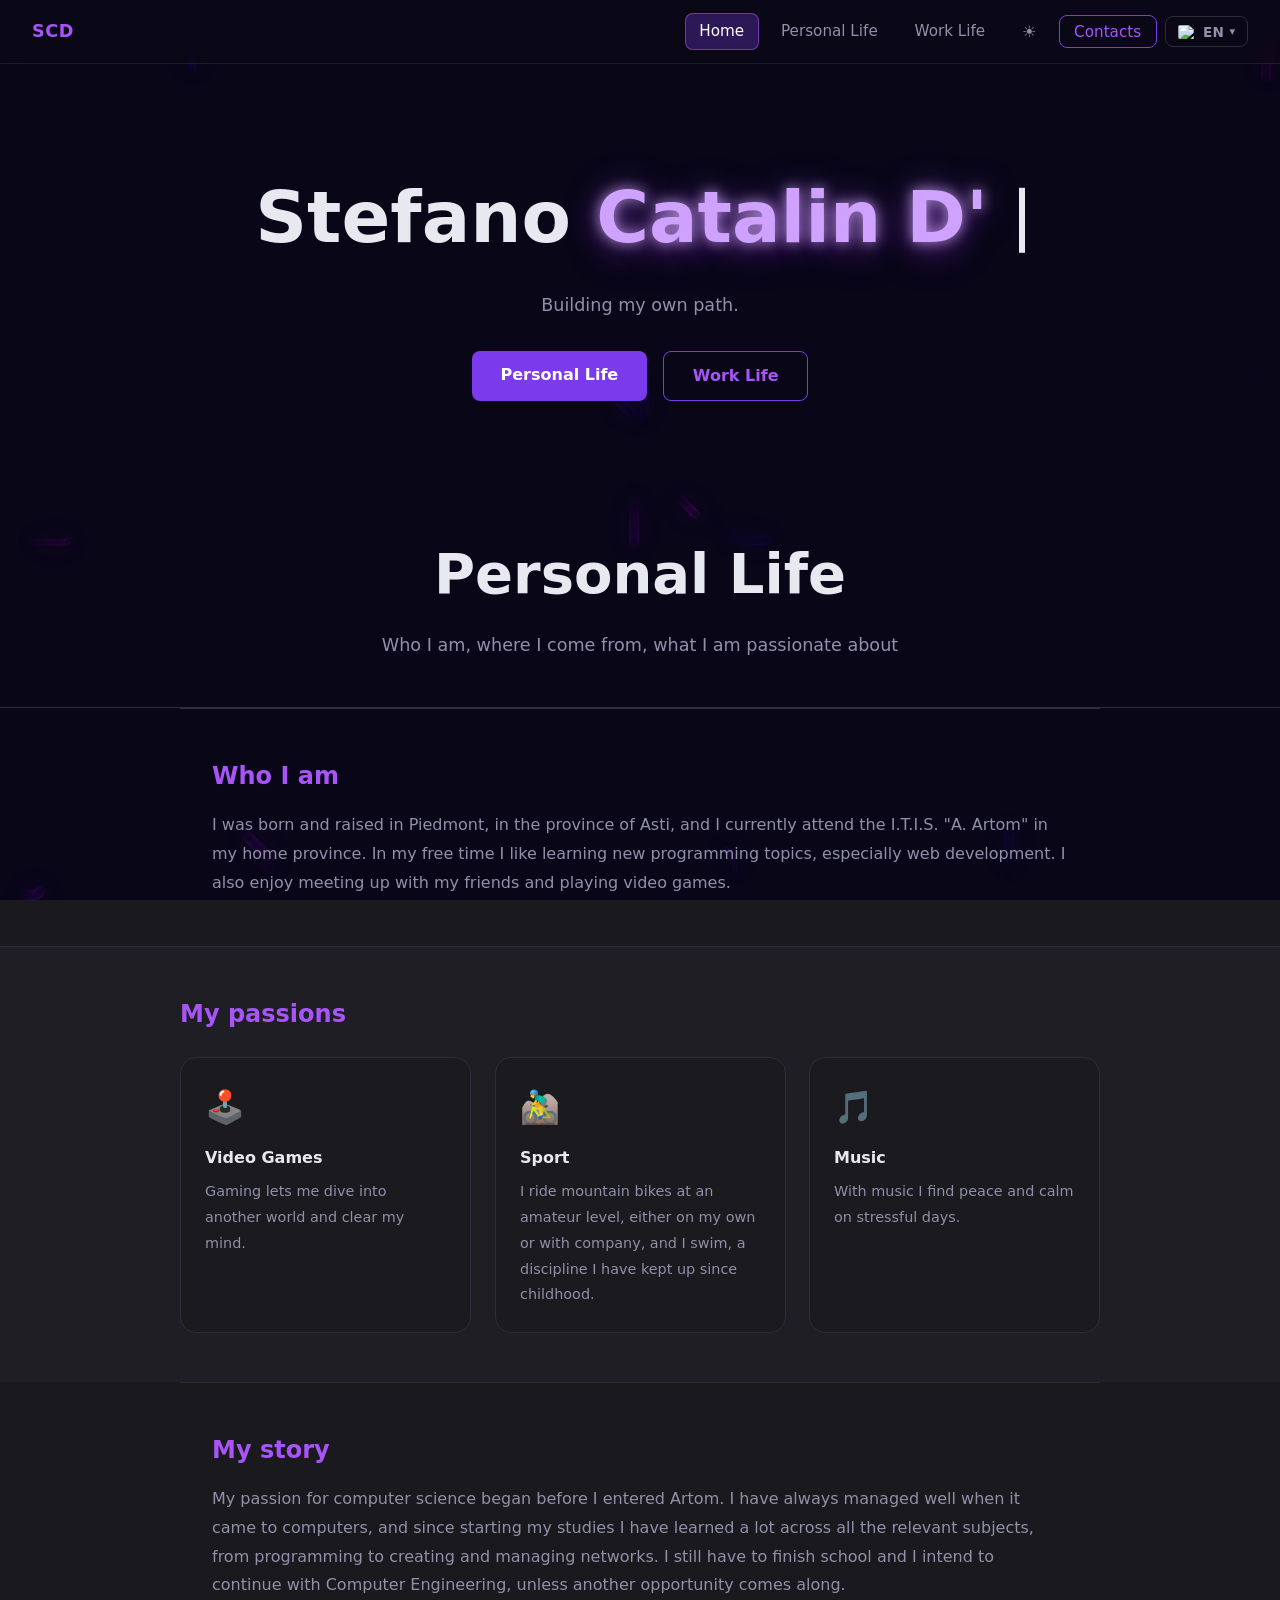
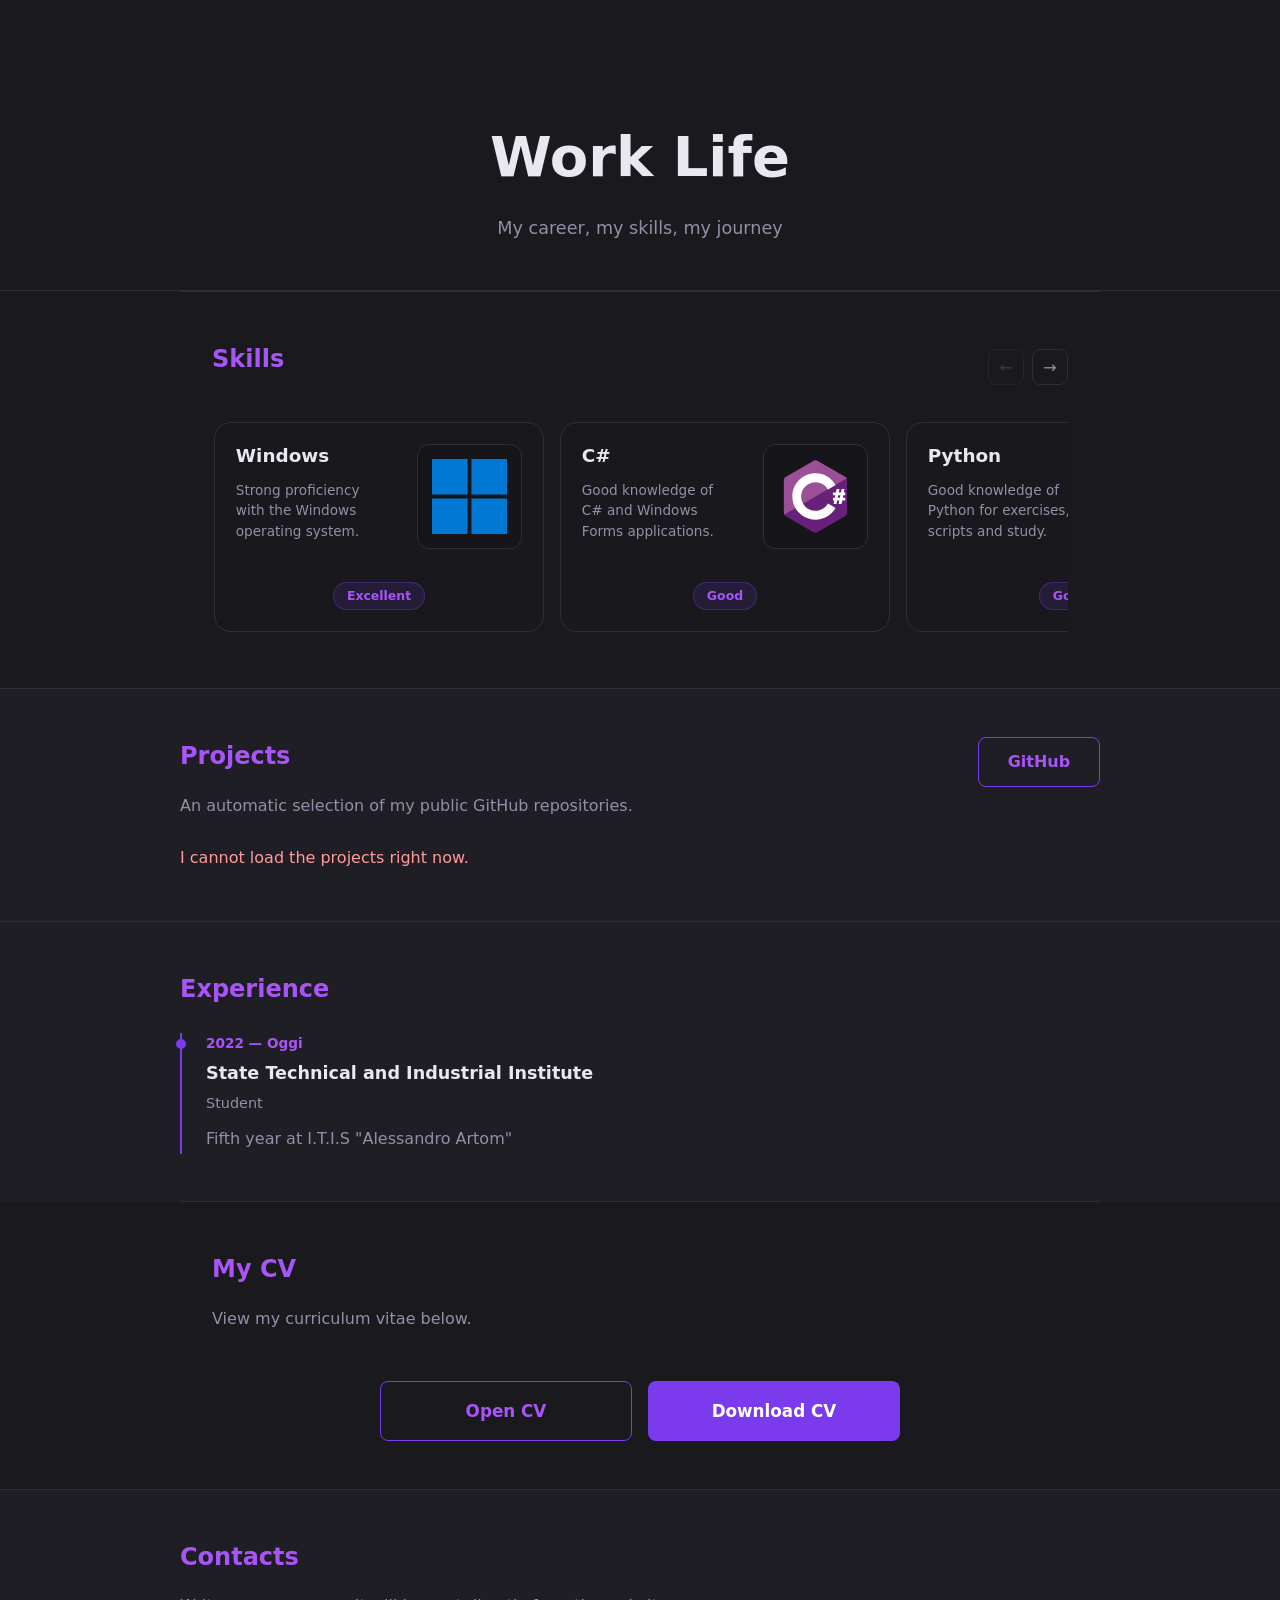
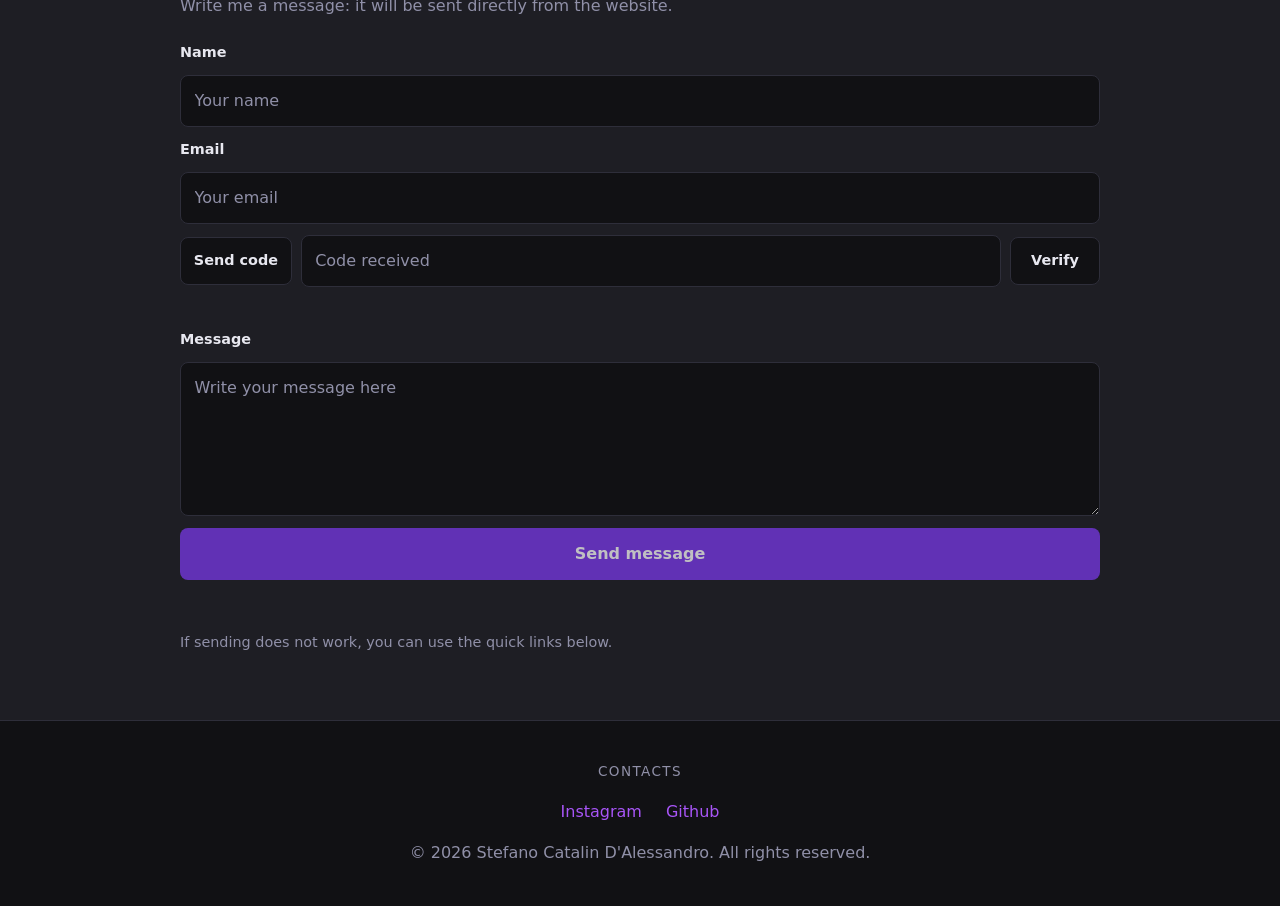
==== commit dd751c25: "feat: add projects section with GitHub integration and modal for project details - Implemented a new" ====
--- a/index.html
+++ b/index.html
@@ -103,6 +103,22 @@
     </div>
   </div>
 
+  <!-- MODAL PROGETTO -->
+  <div class="modal-overlay project-modal-overlay" id="project-modal" aria-hidden="true">
+    <div class="modal-box project-modal-box" role="dialog" aria-modal="true" aria-labelledby="project-modal-title" tabindex="-1">
+      <button class="modal-close" id="btn-close-project-modal" type="button" data-i18n-aria-label="work.project_close">✕</button>
+      <div class="project-modal-header">
+        <div>
+          <h2 id="project-modal-title"></h2>
+          <p id="project-modal-description" class="modal-intro"></p>
+        </div>
+        <a id="project-modal-repo" class="btn-secondary" href="#" target="_blank" rel="noopener noreferrer" data-i18n="work.project_repo">Repository</a>
+      </div>
+      <div class="project-modal-frame-wrap" id="project-modal-frame-wrap"></div>
+      <p class="projects-status" id="project-modal-status"></p>
+    </div>
+  </div>
+
   <script src="https://cdn.jsdelivr.net/npm/@emailjs/browser@4/dist/email.min.js"></script>
   <!--
     PDF.js disabled with the inline CV viewer.
@@ -113,4 +129,4 @@
   <script src="js/i18n.js"></script>
   <script src="js/main.js"></script>
 </body>
-</html>+</html>
--- a/css/style.css
+++ b/css/style.css
@@ -930,6 +930,174 @@
 }
 
 /* ── TIMELINE ── */
+/* PROGETTI */
+.projects-header {
+  display: flex;
+  align-items: flex-start;
+  justify-content: space-between;
+  gap: 1rem;
+  margin-bottom: 1.5rem;
+}
+
+.projects-header p,
+.projects-status {
+  color: var(--text-muted);
+}
+
+.projects-github-link {
+  flex-shrink: 0;
+}
+
+.projects-grid {
+  display: grid;
+  grid-template-columns: repeat(auto-fit, minmax(260px, 1fr));
+  gap: 1rem;
+}
+
+.project-card {
+  min-height: 420px;
+  background-color: rgba(26, 26, 30, 0.54);
+  border: 1px solid var(--border);
+  border-radius: var(--radius);
+  overflow: hidden;
+  backdrop-filter: blur(10px);
+  -webkit-backdrop-filter: blur(10px);
+  display: flex;
+  flex-direction: column;
+  transition: border-color var(--transition), box-shadow var(--transition), transform var(--transition);
+}
+
+.project-card:hover,
+.project-card:focus-visible {
+  border-color: var(--accent);
+  box-shadow: 0 0 0 1px var(--accent), 0 8px 24px rgba(124, 58, 237, 0.2);
+  transform: translateY(-3px);
+}
+
+.project-card:focus-visible {
+  outline: 2px solid var(--accent-hl);
+  outline-offset: 3px;
+}
+
+.project-preview {
+  min-height: 170px;
+  padding: 1.1rem;
+  display: flex;
+  flex-direction: column;
+  justify-content: flex-end;
+  gap: 0.35rem;
+  background:
+    linear-gradient(135deg, rgba(124, 58, 237, 0.16), rgba(20, 184, 166, 0.13)),
+    radial-gradient(circle at 18% 22%, rgba(168, 85, 247, 0.28), transparent 30%),
+    rgba(10, 10, 14, 0.42);
+  border-bottom: 1px solid var(--border);
+}
+
+.project-preview-title {
+  color: var(--text);
+  font-size: 1.2rem;
+  font-weight: 800;
+  line-height: 1.2;
+}
+
+.project-preview-subtitle {
+  color: var(--accent-hl);
+  font-size: 0.85rem;
+  font-weight: 700;
+}
+
+.project-card-body {
+  padding: 1.1rem;
+  display: flex;
+  flex-direction: column;
+  gap: 0.8rem;
+  flex: 1;
+}
+
+.project-card-topline,
+.project-card-actions {
+  display: flex;
+  align-items: center;
+  gap: 0.6rem;
+  flex-wrap: wrap;
+}
+
+.project-card h3 {
+  font-size: 1.12rem;
+  line-height: 1.25;
+}
+
+.project-card p {
+  color: var(--text-muted);
+  font-size: 0.92rem;
+}
+
+.project-language,
+.project-updated {
+  color: var(--text-muted);
+  font-size: 0.78rem;
+}
+
+.project-language {
+  border: 1px solid rgba(124, 58, 237, 0.35);
+  border-radius: 999px;
+  background: rgba(124, 58, 237, 0.12);
+  color: var(--accent-hl);
+  font-weight: 800;
+  line-height: 1;
+  padding: 0.4rem 0.7rem;
+}
+
+.project-card-actions {
+  margin-top: auto;
+}
+
+.project-card-actions .btn-primary,
+.project-card-actions .btn-secondary,
+.projects-github-link,
+.project-modal-header .btn-secondary {
+  min-height: 40px;
+  display: inline-flex;
+  align-items: center;
+  justify-content: center;
+}
+
+.project-modal-box {
+  width: min(1120px, calc(100vw - 2rem));
+  height: min(820px, calc(100vh - 2rem));
+  display: flex;
+  flex-direction: column;
+}
+
+.project-modal-header {
+  display: grid;
+  grid-template-columns: minmax(0, 1fr) auto;
+  gap: 1rem;
+  align-items: start;
+  padding-right: 2.4rem;
+}
+
+.project-modal-frame-wrap {
+  min-height: 0;
+  flex: 1;
+  margin-top: 1rem;
+  border: 1px solid var(--border);
+  border-radius: var(--radius);
+  overflow: hidden;
+  background: var(--bg-nav);
+}
+
+.project-modal-frame {
+  width: 100%;
+  height: 100%;
+  border: 0;
+  background: white;
+}
+
+.projects-status.error {
+  color: #ff9b9b;
+}
+
 .timeline {
   display: flex;
   flex-direction: column;
@@ -1441,3 +1609,23 @@
   font-size: 0.95rem;
   margin-top: 0.8rem;
 }
+
+@media (max-width: 720px) {
+  .projects-header,
+  .project-modal-header {
+    grid-template-columns: 1fr;
+    flex-direction: column;
+  }
+
+  .project-modal-header {
+    padding-right: 2rem;
+  }
+
+  .project-modal-box {
+    height: calc(100vh - 1.5rem);
+  }
+
+  .project-modal-frame-wrap {
+    min-height: 420px;
+  }
+}
